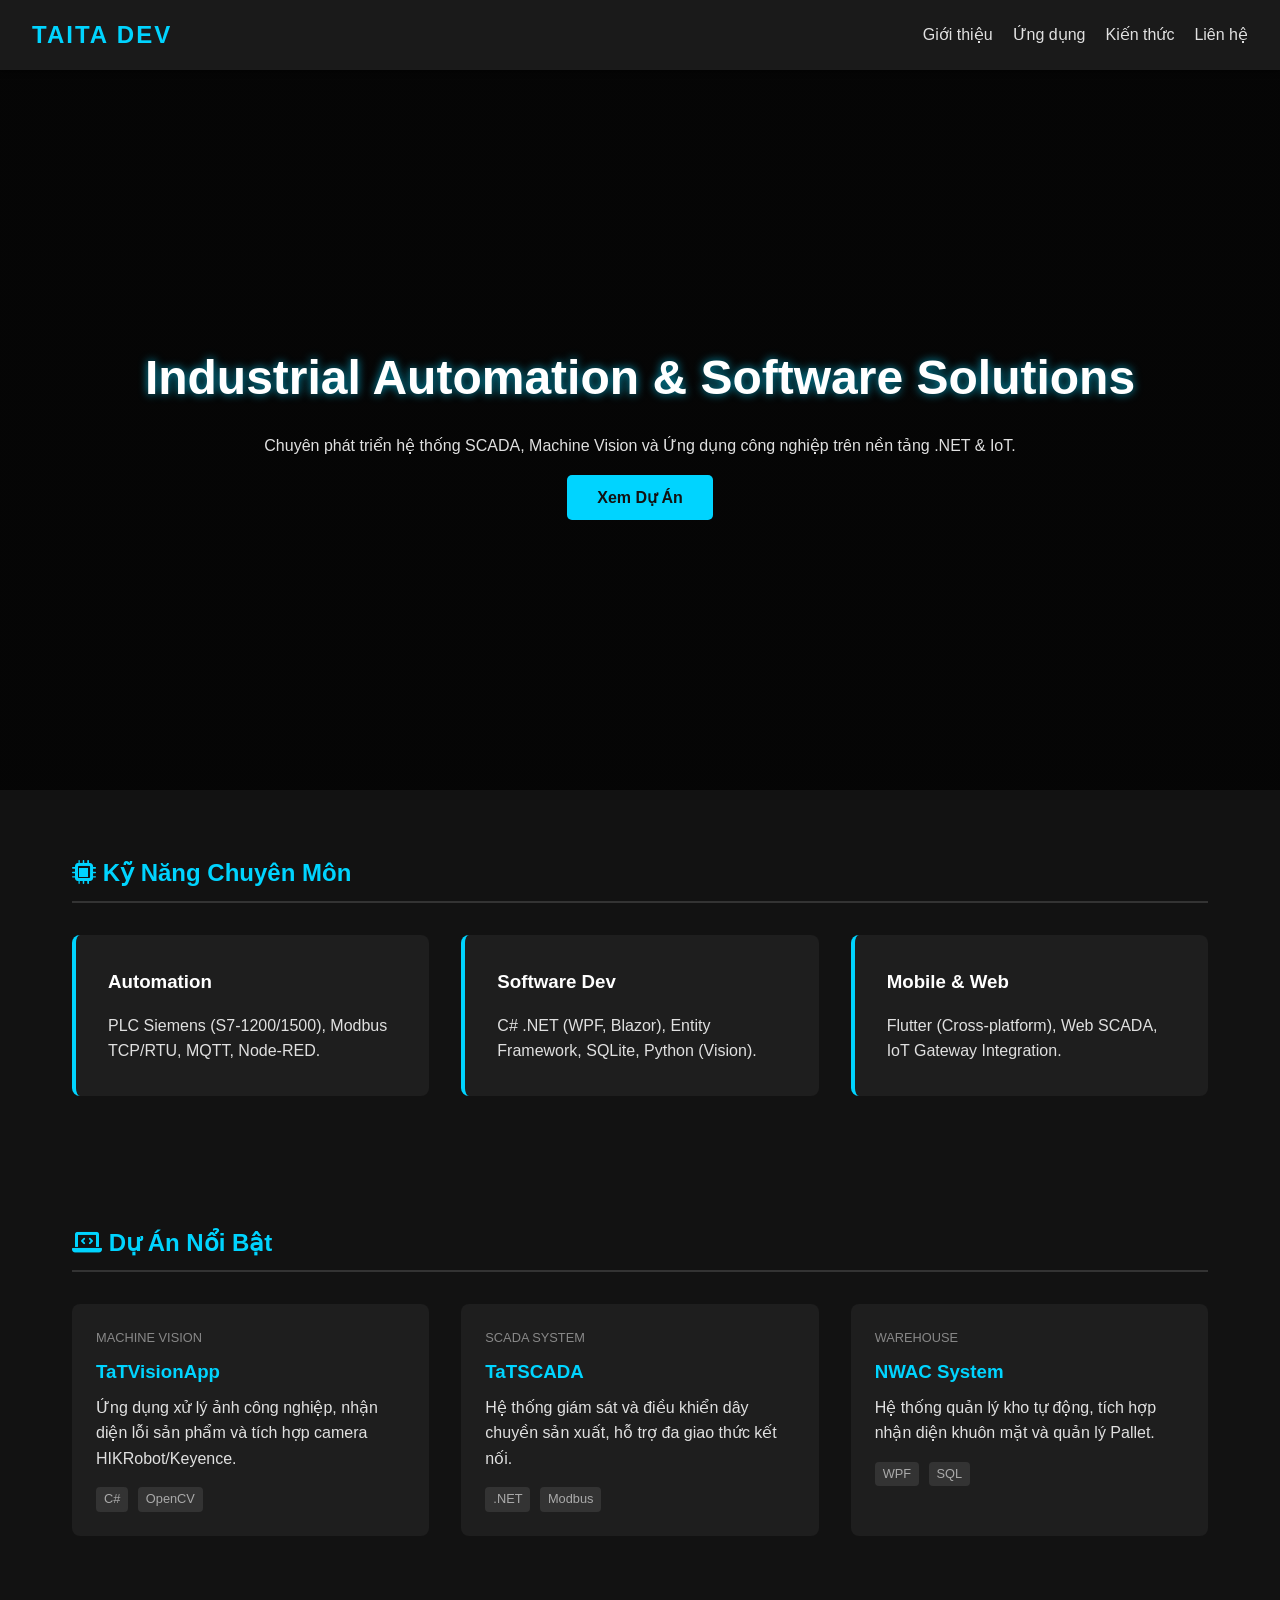
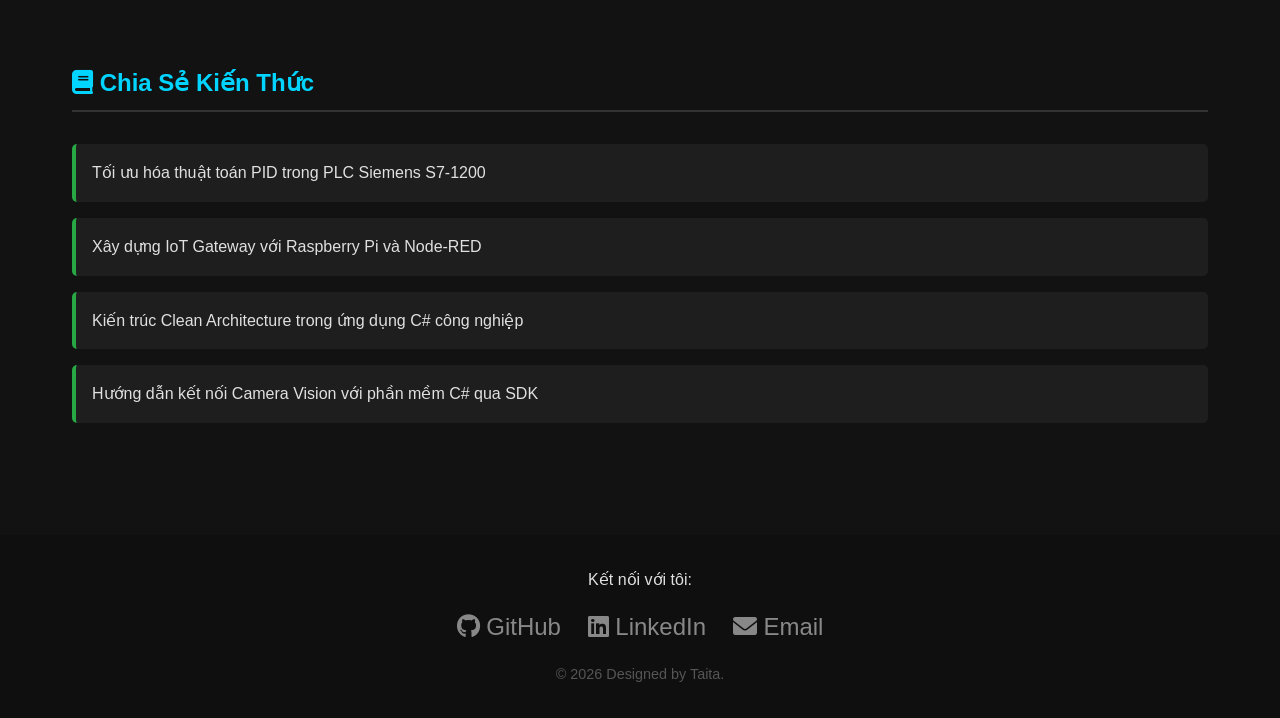
==== index.html @ e76206a1 "Upload code lan dau" ====
<!DOCTYPE html>
<html lang="vi">
<head>
    <meta charset="UTF-8">
    <meta name="viewport" content="width=device-width, initial-scale=1.0">
    <title>Portfolio | Automation Developer</title>
    <link rel="stylesheet" href="style.css">
    <link rel="stylesheet" href="https://cdnjs.cloudflare.com/ajax/libs/font-awesome/6.0.0/css/all.min.css">
</head>
<body>

    <nav class="navbar">
        <div class="logo">TAITA DEV</div>
        <ul class="nav-links">
            <li><a href="#about">Giới thiệu</a></li>
            <li><a href="#projects">Ứng dụng</a></li>
            <li><a href="#knowledge">Kiến thức</a></li>
            <li><a href="#contact">Liên hệ</a></li>
        </ul>
    </nav>

    <header class="hero">
        <div class="hero-content">
            <h1>Industrial Automation & Software Solutions</h1>
            <p>Chuyên phát triển hệ thống SCADA, Machine Vision và Ứng dụng công nghiệp trên nền tảng .NET & IoT.</p>
            <a href="#projects" class="btn">Xem Dự Án</a>
        </div>
    </header>

    <section id="about" class="container">
        <h2><i class="fas fa-microchip"></i> Kỹ Năng Chuyên Môn</h2>
        <div class="skills-grid">
            <div class="skill-card">
                <h3>Automation</h3>
                <p>PLC Siemens (S7-1200/1500), Modbus TCP/RTU, MQTT, Node-RED.</p>
            </div>
            <div class="skill-card">
                <h3>Software Dev</h3>
                <p>C# .NET (WPF, Blazor), Entity Framework, SQLite, Python (Vision).</p>
            </div>
            <div class="skill-card">
                <h3>Mobile & Web</h3>
                <p>Flutter (Cross-platform), Web SCADA, IoT Gateway Integration.</p>
            </div>
        </div>
    </section>

    <section id="projects" class="container">
        <h2><i class="fas fa-laptop-code"></i> Dự Án Nổi Bật</h2>
        <div class="project-grid">
            <div class="project-card">
                <div class="card-header">Machine Vision</div>
                <h3>TaTVisionApp</h3>
                <p>Ứng dụng xử lý ảnh công nghiệp, nhận diện lỗi sản phẩm và tích hợp camera HIKRobot/Keyence.</p>
                <span class="tag">C#</span> <span class="tag">OpenCV</span>
            </div>
            <div class="project-card">
                <div class="card-header">SCADA System</div>
                <h3>TaTSCADA</h3>
                <p>Hệ thống giám sát và điều khiển dây chuyền sản xuất, hỗ trợ đa giao thức kết nối.</p>
                <span class="tag">.NET</span> <span class="tag">Modbus</span>
            </div>
            <div class="project-card">
                <div class="card-header">Warehouse</div>
                <h3>NWAC System</h3>
                <p>Hệ thống quản lý kho tự động, tích hợp nhận diện khuôn mặt và quản lý Pallet.</p>
                <span class="tag">WPF</span> <span class="tag">SQL</span>
            </div>
        </div>
    </section>

    <section id="knowledge" class="container">
        <h2><i class="fas fa-book"></i> Chia Sẻ Kiến Thức</h2>
        <ul class="knowledge-list">
            <li><a href="#">Tối ưu hóa thuật toán PID trong PLC Siemens S7-1200</a></li>
            <li><a href="#">Xây dựng IoT Gateway với Raspberry Pi và Node-RED</a></li>
            <li><a href="#">Kiến trúc Clean Architecture trong ứng dụng C# công nghiệp</a></li>
            <li><a href="#">Hướng dẫn kết nối Camera Vision với phần mềm C# qua SDK</a></li>
        </ul>
    </section>

    <footer id="contact">
        <p>Kết nối với tôi:</p>
        <div class="social-links">
            <a href="https://github.com/USERNAME"><i class="fab fa-github"></i> GitHub</a>
            <a href="#"><i class="fab fa-linkedin"></i> LinkedIn</a>
            <a href="mailto:email@example.com"><i class="fas fa-envelope"></i> Email</a>
        </div>
        <p class="copyright">&copy; 2026 Designed by Taita.</p>
    </footer>

</body>
</html>
---- style.css ----
/* Reset & Base Styles */
* { margin: 0; padding: 0; box-sizing: border-box; font-family: 'Segoe UI', Tahoma, Geneva, Verdana, sans-serif; }
body { background-color: #121212; color: #e0e0e0; line-height: 1.6; }
a { text-decoration: none; color: inherit; }

/* Utility Classes */
.container { padding: 4rem 2rem; max-width: 1200px; margin: 0 auto; }
h2 { color: #00d4ff; margin-bottom: 2rem; border-bottom: 2px solid #333; padding-bottom: 0.5rem; }

/* Navbar */
.navbar { display: flex; justify-content: space-between; align-items: center; padding: 1rem 2rem; background: #1a1a1a; position: sticky; top: 0; z-index: 1000; box-shadow: 0 2px 5px rgba(0,0,0,0.5); }
.logo { font-size: 1.5rem; font-weight: bold; color: #00d4ff; letter-spacing: 2px; }
.nav-links { list-style: none; display: flex; gap: 20px; }
.nav-links a:hover { color: #00d4ff; transition: 0.3s; }

/* Hero Section */
.hero { height: 80vh; display: flex; justify-content: center; align-items: center; background: linear-gradient(rgba(0,0,0,0.7), rgba(0,0,0,0.7)), url('https://images.unsplash.com/photo-1550751827-4bd374c3f58b?auto=format&fit=crop&w=1920'); background-size: cover; background-attachment: fixed; text-align: center; }
.hero h1 { font-size: 3rem; margin-bottom: 1rem; color: #fff; text-shadow: 0 0 10px rgba(0, 212, 255, 0.7); }
.btn { display: inline-block; padding: 10px 30px; background: #00d4ff; color: #121212; font-weight: bold; border-radius: 5px; margin-top: 1rem; transition: 0.3s; }
.btn:hover { background: #fff; }

/* Skills Grid */
.skills-grid { display: grid; grid-template-columns: repeat(auto-fit, minmax(250px, 1fr)); gap: 2rem; }
.skill-card { background: #1e1e1e; padding: 2rem; border-radius: 8px; border-left: 4px solid #00d4ff; }
.skill-card h3 { color: #fff; margin-bottom: 1rem; }

/* Projects Grid */
.project-grid { display: grid; grid-template-columns: repeat(auto-fit, minmax(300px, 1fr)); gap: 2rem; }
.project-card { background: #1e1e1e; padding: 1.5rem; border-radius: 8px; transition: transform 0.3s; }
.project-card:hover { transform: translateY(-5px); background: #252525; }
.card-header { font-size: 0.8rem; color: #888; text-transform: uppercase; margin-bottom: 0.5rem; }
.project-card h3 { color: #00d4ff; margin-bottom: 0.5rem; }
.tag { display: inline-block; background: #333; padding: 2px 8px; font-size: 0.8rem; border-radius: 4px; margin-top: 1rem; margin-right: 5px; color: #aaa; }

/* Knowledge List */
.knowledge-list { list-style: none; }
.knowledge-list li { margin-bottom: 1rem; padding: 1rem; background: #1e1e1e; border-radius: 5px; border-left: 4px solid #28a745; }
.knowledge-list a { color: #e0e0e0; font-weight: 500; display: block; }
.knowledge-list a:hover { color: #28a745; }

/* Footer */
footer { text-align: center; padding: 2rem; background: #0f0f0f; margin-top: 2rem; }
.social-links { margin: 1rem 0; font-size: 1.5rem; }
.social-links a { margin: 0 10px; color: #888; }
.social-links a:hover { color: #00d4ff; }
.copyright { font-size: 0.9rem; color: #555; }
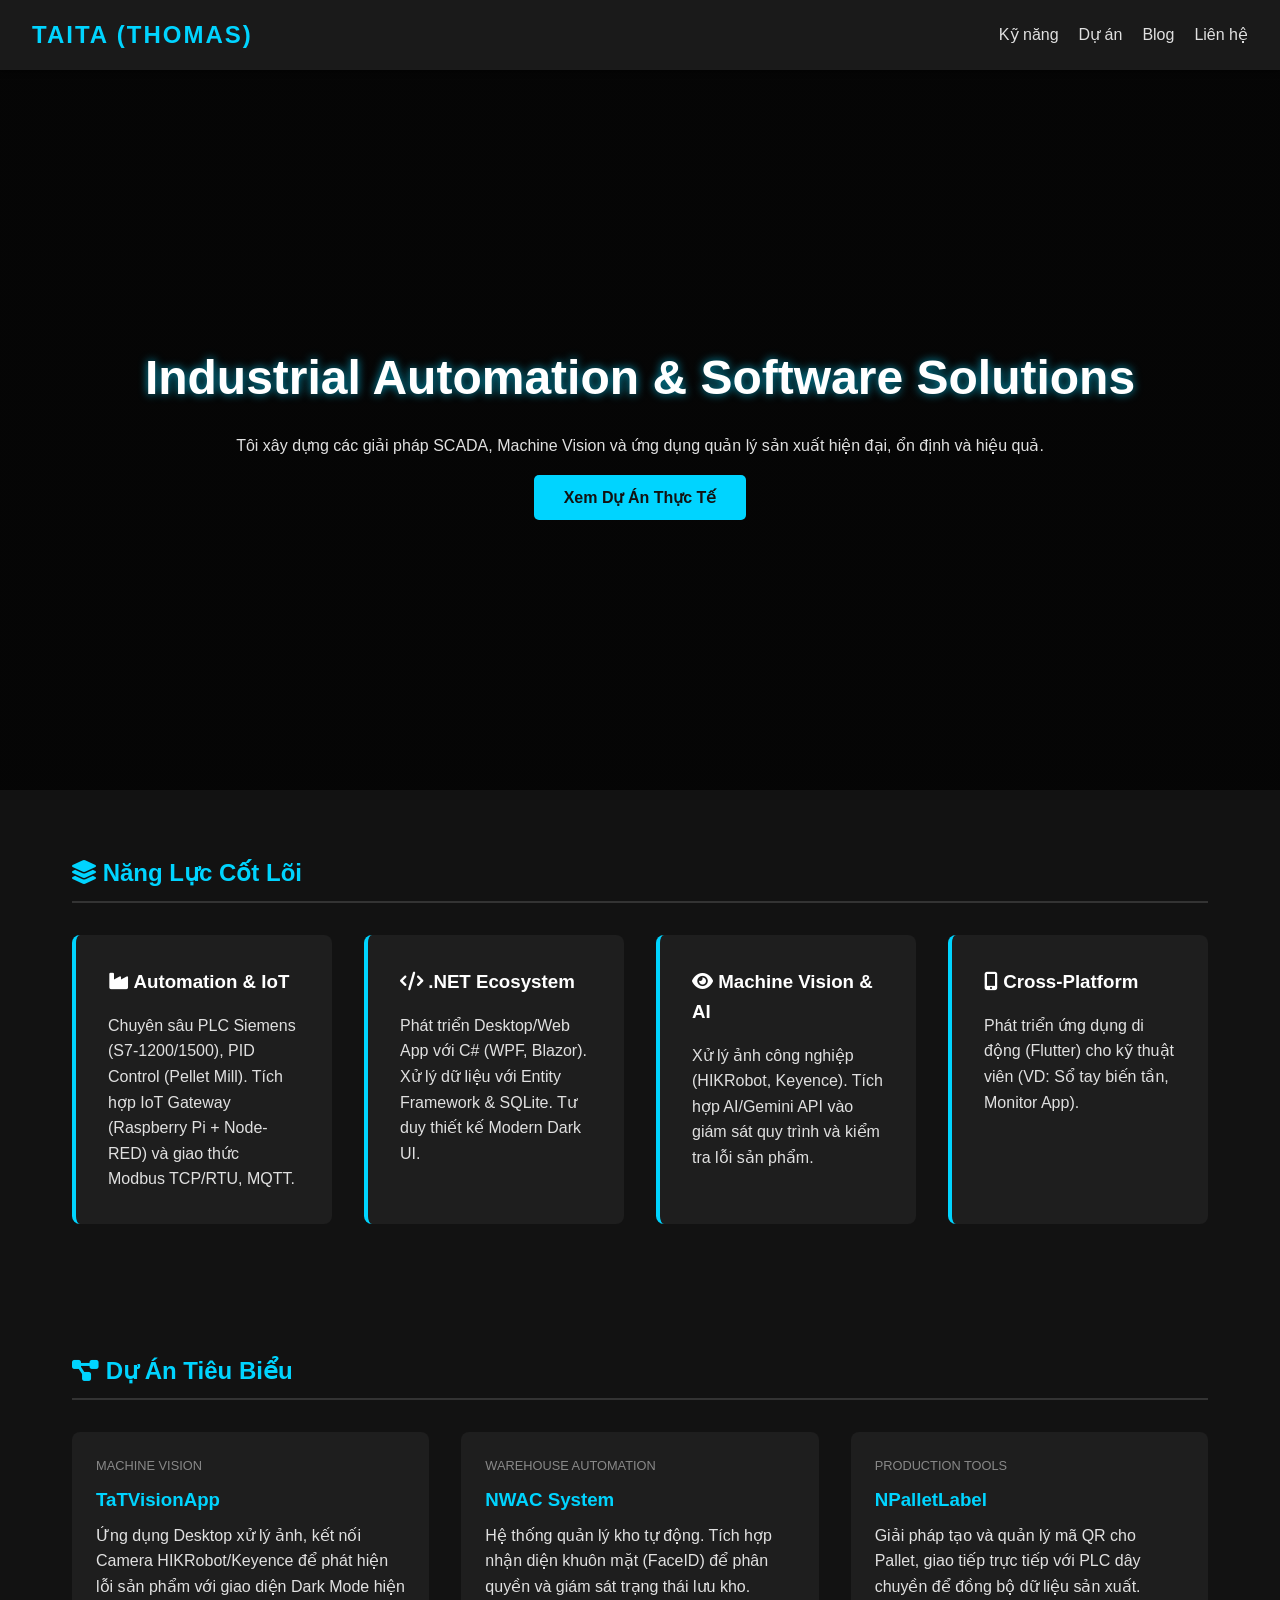
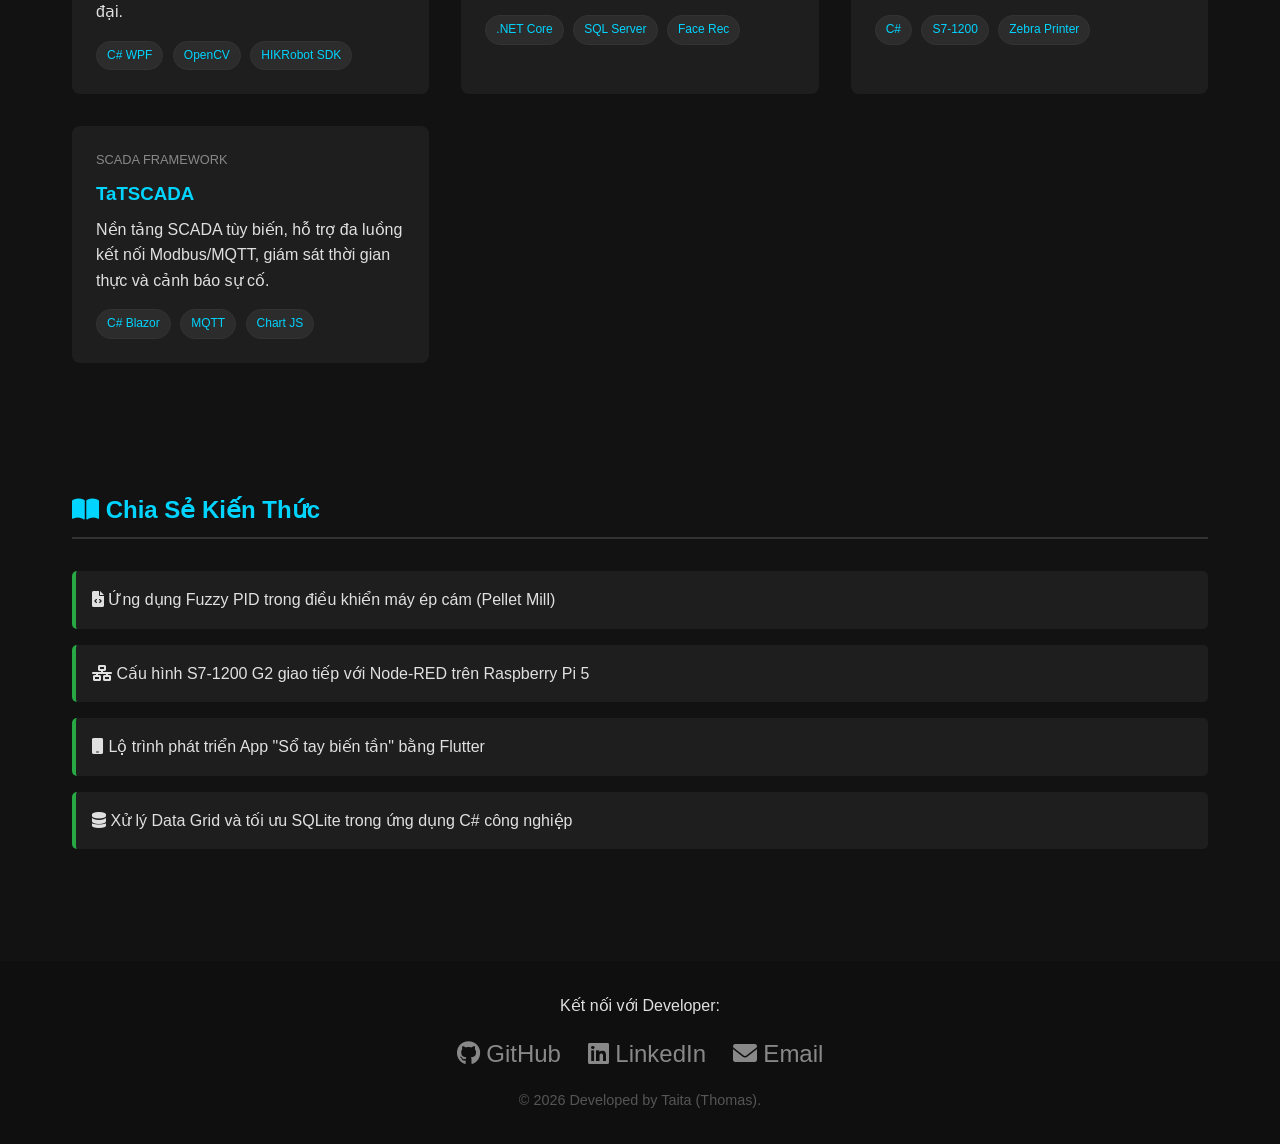
==== commit 01590ea6: "Upload full profile Taita" ====
--- a/index.html
+++ b/index.html
@@ -3,18 +3,18 @@
 <head>
     <meta charset="UTF-8">
     <meta name="viewport" content="width=device-width, initial-scale=1.0">
-    <title>Portfolio | Automation Developer</title>
+    <title>Taita (Thomas) | Automation & Software Developer</title>
     <link rel="stylesheet" href="style.css">
     <link rel="stylesheet" href="https://cdnjs.cloudflare.com/ajax/libs/font-awesome/6.0.0/css/all.min.css">
 </head>
 <body>
 
     <nav class="navbar">
-        <div class="logo">TAITA DEV</div>
+        <div class="logo">TAITA (THOMAS)</div>
         <ul class="nav-links">
-            <li><a href="#about">Giới thiệu</a></li>
-            <li><a href="#projects">Ứng dụng</a></li>
-            <li><a href="#knowledge">Kiến thức</a></li>
+            <li><a href="#about">Kỹ năng</a></li>
+            <li><a href="#projects">Dự án</a></li>
+            <li><a href="#knowledge">Blog</a></li>
             <li><a href="#contact">Liên hệ</a></li>
         </ul>
     </nav>
@@ -22,71 +22,102 @@
     <header class="hero">
         <div class="hero-content">
             <h1>Industrial Automation & Software Solutions</h1>
-            <p>Chuyên phát triển hệ thống SCADA, Machine Vision và Ứng dụng công nghiệp trên nền tảng .NET & IoT.</p>
-            <a href="#projects" class="btn">Xem Dự Án</a>
+            <p>Tôi xây dựng các giải pháp SCADA, Machine Vision và ứng dụng quản lý sản xuất hiện đại, ổn định và hiệu quả.</p>
+            <a href="#projects" class="btn">Xem Dự Án Thực Tế</a>
         </div>
     </header>
 
     <section id="about" class="container">
-        <h2><i class="fas fa-microchip"></i> Kỹ Năng Chuyên Môn</h2>
+        <h2><i class="fas fa-layer-group"></i> Năng Lực Cốt Lõi</h2>
         <div class="skills-grid">
             <div class="skill-card">
-                <h3>Automation</h3>
-                <p>PLC Siemens (S7-1200/1500), Modbus TCP/RTU, MQTT, Node-RED.</p>
+                <h3><i class="fas fa-industry"></i> Automation & IoT</h3>
+                <p>Chuyên sâu PLC Siemens (S7-1200/1500), PID Control (Pellet Mill). Tích hợp IoT Gateway (Raspberry Pi + Node-RED) và giao thức Modbus TCP/RTU, MQTT.</p>
             </div>
             <div class="skill-card">
-                <h3>Software Dev</h3>
-                <p>C# .NET (WPF, Blazor), Entity Framework, SQLite, Python (Vision).</p>
+                <h3><i class="fas fa-code"></i> .NET Ecosystem</h3>
+                <p>Phát triển Desktop/Web App với C# (WPF, Blazor). Xử lý dữ liệu với Entity Framework & SQLite. Tư duy thiết kế Modern Dark UI.</p>
             </div>
             <div class="skill-card">
-                <h3>Mobile & Web</h3>
-                <p>Flutter (Cross-platform), Web SCADA, IoT Gateway Integration.</p>
+                <h3><i class="fas fa-eye"></i> Machine Vision & AI</h3>
+                <p>Xử lý ảnh công nghiệp (HIKRobot, Keyence). Tích hợp AI/Gemini API vào giám sát quy trình và kiểm tra lỗi sản phẩm.</p>
+            </div>
+            <div class="skill-card">
+                <h3><i class="fas fa-mobile-alt"></i> Cross-Platform</h3>
+                <p>Phát triển ứng dụng di động (Flutter) cho kỹ thuật viên (VD: Sổ tay biến tần, Monitor App).</p>
             </div>
         </div>
     </section>
 
     <section id="projects" class="container">
-        <h2><i class="fas fa-laptop-code"></i> Dự Án Nổi Bật</h2>
+        <h2><i class="fas fa-project-diagram"></i> Dự Án Tiêu Biểu</h2>
         <div class="project-grid">
+            
             <div class="project-card">
                 <div class="card-header">Machine Vision</div>
                 <h3>TaTVisionApp</h3>
-                <p>Ứng dụng xử lý ảnh công nghiệp, nhận diện lỗi sản phẩm và tích hợp camera HIKRobot/Keyence.</p>
-                <span class="tag">C#</span> <span class="tag">OpenCV</span>
+                <p>Ứng dụng Desktop xử lý ảnh, kết nối Camera HIKRobot/Keyence để phát hiện lỗi sản phẩm với giao diện Dark Mode hiện đại.</p>
+                <div class="tags">
+                    <span class="tag">C# WPF</span> <span class="tag">OpenCV</span> <span class="tag">HIKRobot SDK</span>
+                </div>
             </div>
+
             <div class="project-card">
-                <div class="card-header">SCADA System</div>
+                <div class="card-header">Warehouse Automation</div>
+                <h3>NWAC System</h3>
+                <p>Hệ thống quản lý kho tự động. Tích hợp nhận diện khuôn mặt (FaceID) để phân quyền và giám sát trạng thái lưu kho.</p>
+                <div class="tags">
+                    <span class="tag">.NET Core</span> <span class="tag">SQL Server</span> <span class="tag">Face Rec</span>
+                </div>
+            </div>
+
+            <div class="project-card">
+                <div class="card-header">Production Tools</div>
+                <h3>NPalletLabel</h3>
+                <p>Giải pháp tạo và quản lý mã QR cho Pallet, giao tiếp trực tiếp với PLC dây chuyền để đồng bộ dữ liệu sản xuất.</p>
+                <div class="tags">
+                    <span class="tag">C#</span> <span class="tag">S7-1200</span> <span class="tag">Zebra Printer</span>
+                </div>
+            </div>
+
+            <div class="project-card">
+                <div class="card-header">SCADA Framework</div>
                 <h3>TaTSCADA</h3>
-                <p>Hệ thống giám sát và điều khiển dây chuyền sản xuất, hỗ trợ đa giao thức kết nối.</p>
-                <span class="tag">.NET</span> <span class="tag">Modbus</span>
+                <p>Nền tảng SCADA tùy biến, hỗ trợ đa luồng kết nối Modbus/MQTT, giám sát thời gian thực và cảnh báo sự cố.</p>
+                <div class="tags">
+                    <span class="tag">C# Blazor</span> <span class="tag">MQTT</span> <span class="tag">Chart JS</span>
+                </div>
             </div>
-            <div class="project-card">
-                <div class="card-header">Warehouse</div>
-                <h3>NWAC System</h3>
-                <p>Hệ thống quản lý kho tự động, tích hợp nhận diện khuôn mặt và quản lý Pallet.</p>
-                <span class="tag">WPF</span> <span class="tag">SQL</span>
-            </div>
+
         </div>
     </section>
 
     <section id="knowledge" class="container">
-        <h2><i class="fas fa-book"></i> Chia Sẻ Kiến Thức</h2>
+        <h2><i class="fas fa-book-open"></i> Chia Sẻ Kiến Thức</h2>
         <ul class="knowledge-list">
-            <li><a href="#">Tối ưu hóa thuật toán PID trong PLC Siemens S7-1200</a></li>
-            <li><a href="#">Xây dựng IoT Gateway với Raspberry Pi và Node-RED</a></li>
-            <li><a href="#">Kiến trúc Clean Architecture trong ứng dụng C# công nghiệp</a></li>
-            <li><a href="#">Hướng dẫn kết nối Camera Vision với phần mềm C# qua SDK</a></li>
+            <li><a href="#"><i class="fas fa-file-code"></i> Ứng dụng Fuzzy PID trong điều khiển máy ép cám (Pellet Mill)</a></li>
+            <li><a href="#"><i class="fas fa-network-wired"></i> Cấu hình S7-1200 G2 giao tiếp với Node-RED trên Raspberry Pi 5</a></li>
+            <li><a href="#"><i class="fas fa-mobile"></i> Lộ trình phát triển App "Sổ tay biến tần" bằng Flutter</a></li>
+            <li><a href="#"><i class="fas fa-database"></i> Xử lý Data Grid và tối ưu SQLite trong ứng dụng C# công nghiệp</a></li>
         </ul>
     </section>
 
     <footer id="contact">
-        <p>Kết nối với tôi:</p>
+        <p>Kết nối với Developer:</p>
         <div class="social-links">
-            <a href="https://github.com/USERNAME"><i class="fab fa-github"></i> GitHub</a>
-            <a href="#"><i class="fab fa-linkedin"></i> LinkedIn</a>
-            <a href="mailto:email@example.com"><i class="fas fa-envelope"></i> Email</a>
+            <a href="https://github.com/Tai-trieua" target="_blank">
+                <i class="fab fa-github"></i> GitHub
+            </a>
+            
+            <a href="https://www.linkedin.com/in/tri%E1%BB%87u-a-t%C3%A0i-thomas-23a715a3/" target="_blank">
+                <i class="fab fa-linkedin"></i> LinkedIn
+            </a>
+            
+            <a href="mailto:trieuatai@gmail.com">
+                <i class="fas fa-envelope"></i> Email
+            </a>
         </div>
-        <p class="copyright">&copy; 2026 Designed by Taita.</p>
+        <p class="copyright">&copy; 2026 Developed by Taita (Thomas).</p>
     </footer>
 
 </body>
--- a/style.css
+++ b/style.css
@@ -30,7 +30,19 @@
 .project-card:hover { transform: translateY(-5px); background: #252525; }
 .card-header { font-size: 0.8rem; color: #888; text-transform: uppercase; margin-bottom: 0.5rem; }
 .project-card h3 { color: #00d4ff; margin-bottom: 0.5rem; }
-.tag { display: inline-block; background: #333; padding: 2px 8px; font-size: 0.8rem; border-radius: 4px; margin-top: 1rem; margin-right: 5px; color: #aaa; }
+.tags {
+    margin-top: 1rem;
+}
+.tag { 
+    display: inline-block; 
+    background: #2c2c2c; 
+    padding: 4px 10px; 
+    font-size: 0.75rem; 
+    border-radius: 15px; /* Bo tròn mềm mại hơn */
+    margin-right: 5px; 
+    color: #00d4ff; 
+    border: 1px solid #333;
+}
 
 /* Knowledge List */
 .knowledge-list { list-style: none; }
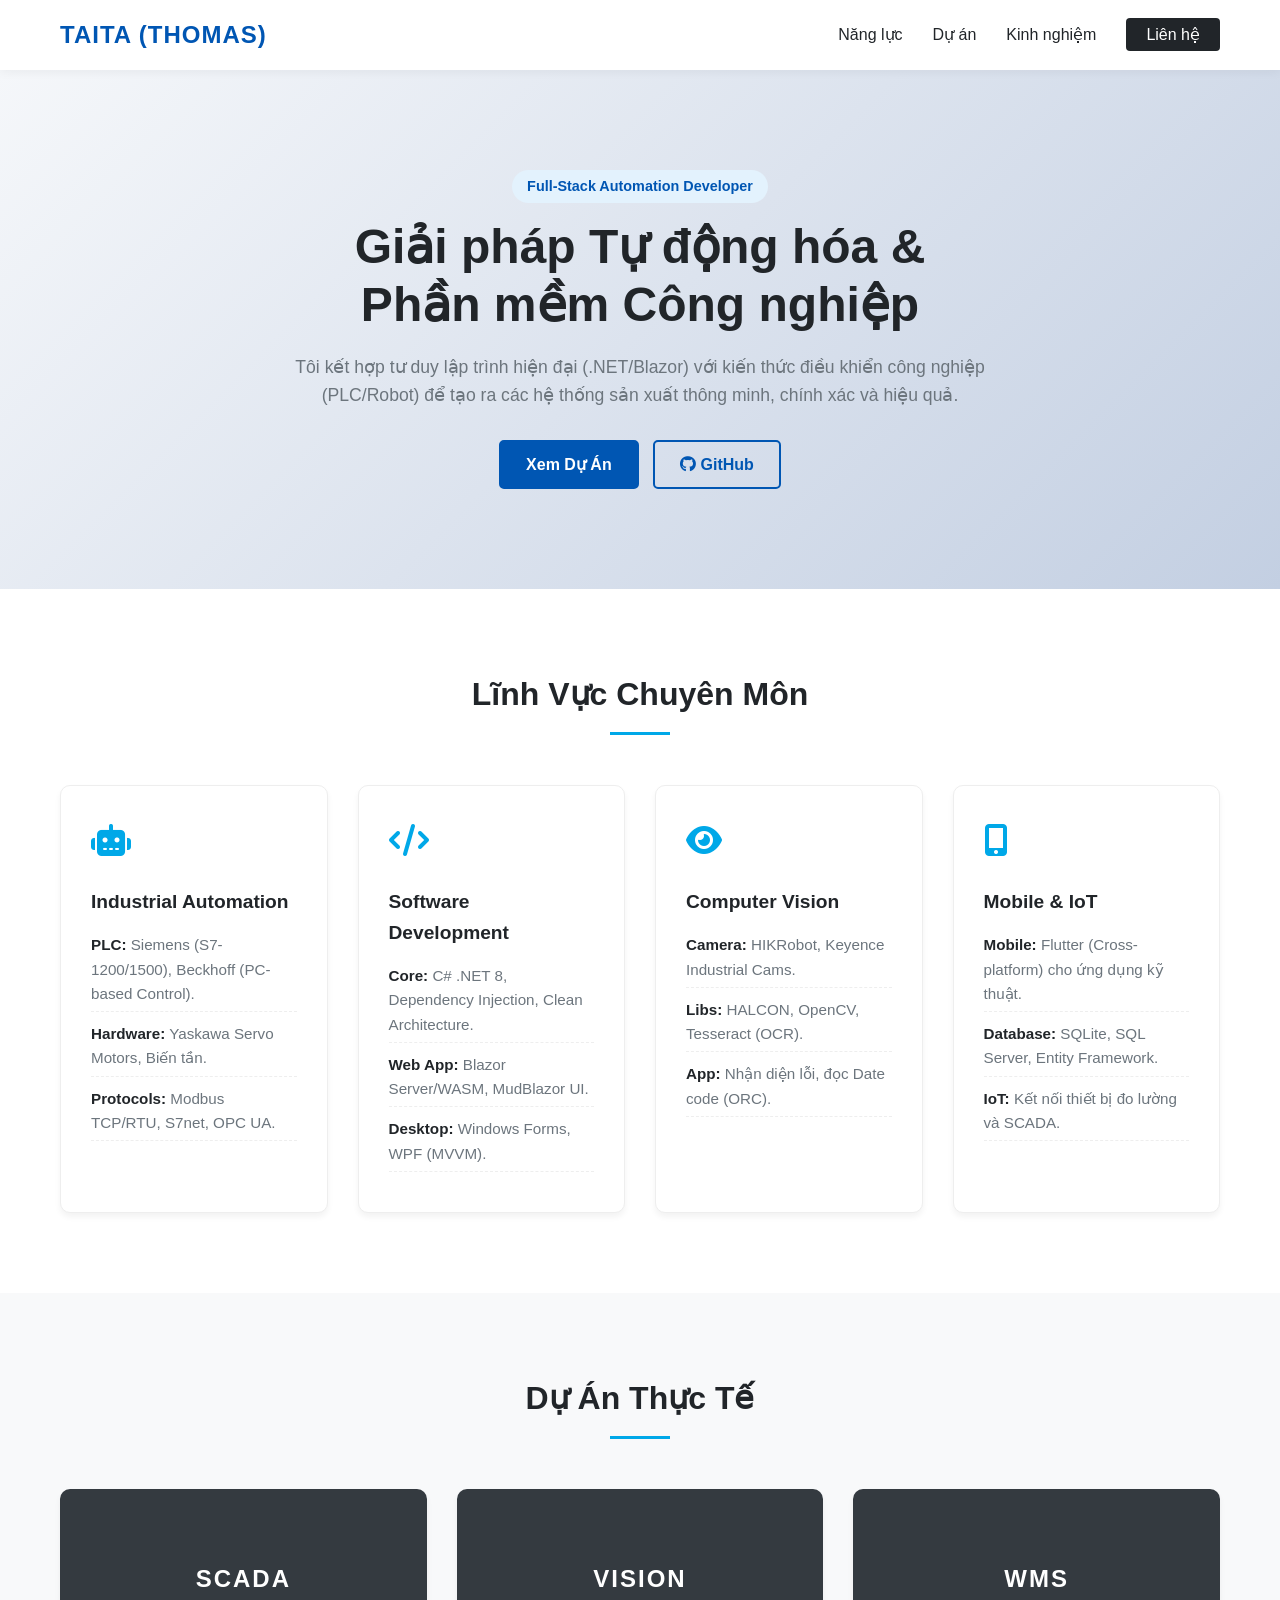
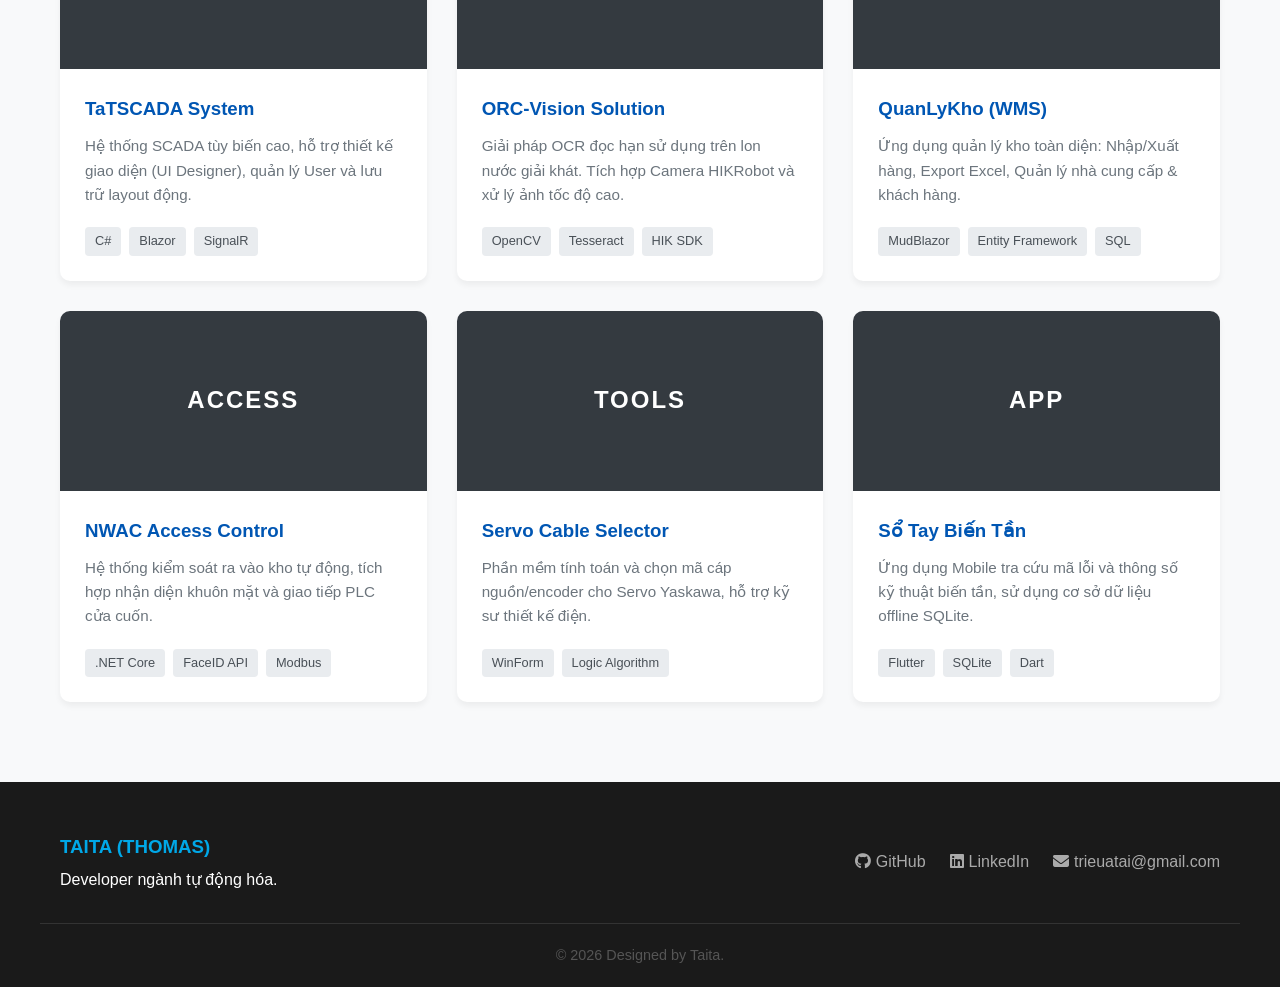
==== commit 75e95f3d: "Update light theme and automation skills" ====
--- a/index.html
+++ b/index.html
@@ -3,121 +3,170 @@
 <head>
     <meta charset="UTF-8">
     <meta name="viewport" content="width=device-width, initial-scale=1.0">
-    <title>Taita (Thomas) | Automation & Software Developer</title>
+    <title>Taita (Thomas) | Automation & Software Solutions</title>
     <link rel="stylesheet" href="style.css">
-    <link rel="stylesheet" href="https://cdnjs.cloudflare.com/ajax/libs/font-awesome/6.0.0/css/all.min.css">
+    <link rel="stylesheet" href="https://cdnjs.cloudflare.com/ajax/libs/font-awesome/6.4.0/css/all.min.css">
 </head>
 <body>
 
     <nav class="navbar">
-        <div class="logo">TAITA (THOMAS)</div>
-        <ul class="nav-links">
-            <li><a href="#about">Kỹ năng</a></li>
-            <li><a href="#projects">Dự án</a></li>
-            <li><a href="#knowledge">Blog</a></li>
-            <li><a href="#contact">Liên hệ</a></li>
-        </ul>
+        <div class="container nav-container">
+            <div class="logo">TAITA (THOMAS)</div>
+            <ul class="nav-links">
+                <li><a href="#about">Năng lực</a></li>
+                <li><a href="#projects">Dự án</a></li>
+                <li><a href="#experience">Kinh nghiệm</a></li>
+                <li><a href="#contact" class="btn-contact">Liên hệ</a></li>
+            </ul>
+        </div>
     </nav>
 
     <header class="hero">
-        <div class="hero-content">
-            <h1>Industrial Automation & Software Solutions</h1>
-            <p>Tôi xây dựng các giải pháp SCADA, Machine Vision và ứng dụng quản lý sản xuất hiện đại, ổn định và hiệu quả.</p>
-            <a href="#projects" class="btn">Xem Dự Án Thực Tế</a>
+        <div class="container hero-content">
+            <span class="badge">Full-Stack Automation Developer</span>
+            <h1>Giải pháp Tự động hóa &<br>Phần mềm Công nghiệp</h1>
+            <p>Tôi kết hợp tư duy lập trình hiện đại (.NET/Blazor) với kiến thức điều khiển công nghiệp (PLC/Robot) để tạo ra các hệ thống sản xuất thông minh, chính xác và hiệu quả.</p>
+            <div class="hero-btns">
+                <a href="#projects" class="btn btn-primary">Xem Dự Án</a>
+                <a href="https://github.com/Tai-trieua" target="_blank" class="btn btn-outline"><i class="fab fa-github"></i> GitHub</a>
+            </div>
         </div>
     </header>
 
-    <section id="about" class="container">
-        <h2><i class="fas fa-layer-group"></i> Năng Lực Cốt Lõi</h2>
-        <div class="skills-grid">
-            <div class="skill-card">
-                <h3><i class="fas fa-industry"></i> Automation & IoT</h3>
-                <p>Chuyên sâu PLC Siemens (S7-1200/1500), PID Control (Pellet Mill). Tích hợp IoT Gateway (Raspberry Pi + Node-RED) và giao thức Modbus TCP/RTU, MQTT.</p>
-            </div>
-            <div class="skill-card">
-                <h3><i class="fas fa-code"></i> .NET Ecosystem</h3>
-                <p>Phát triển Desktop/Web App với C# (WPF, Blazor). Xử lý dữ liệu với Entity Framework & SQLite. Tư duy thiết kế Modern Dark UI.</p>
-            </div>
-            <div class="skill-card">
-                <h3><i class="fas fa-eye"></i> Machine Vision & AI</h3>
-                <p>Xử lý ảnh công nghiệp (HIKRobot, Keyence). Tích hợp AI/Gemini API vào giám sát quy trình và kiểm tra lỗi sản phẩm.</p>
-            </div>
-            <div class="skill-card">
-                <h3><i class="fas fa-mobile-alt"></i> Cross-Platform</h3>
-                <p>Phát triển ứng dụng di động (Flutter) cho kỹ thuật viên (VD: Sổ tay biến tần, Monitor App).</p>
+    <section id="about" class="section-light">
+        <div class="container">
+            <h2 class="section-title">Lĩnh Vực Chuyên Môn</h2>
+            <div class="skills-grid">
+                <div class="skill-card">
+                    <div class="icon-box"><i class="fas fa-robot"></i></div>
+                    <h3>Industrial Automation</h3>
+                    <ul class="skill-list">
+                        <li><strong>PLC:</strong> Siemens (S7-1200/1500), Beckhoff (PC-based Control).</li>
+                        <li><strong>Hardware:</strong> Yaskawa Servo Motors, Biến tần.</li>
+                        <li><strong>Protocols:</strong> Modbus TCP/RTU, S7net, OPC UA.</li>
+                    </ul>
+                </div>
+                <div class="skill-card">
+                    <div class="icon-box"><i class="fas fa-code"></i></div>
+                    <h3>Software Development</h3>
+                    <ul class="skill-list">
+                        <li><strong>Core:</strong> C# .NET 8, Dependency Injection, Clean Architecture.</li>
+                        <li><strong>Web App:</strong> Blazor Server/WASM, MudBlazor UI.</li>
+                        <li><strong>Desktop:</strong> Windows Forms, WPF (MVVM).</li>
+                    </ul>
+                </div>
+                <div class="skill-card">
+                    <div class="icon-box"><i class="fas fa-eye"></i></div>
+                    <h3>Computer Vision</h3>
+                    <ul class="skill-list">
+                        <li><strong>Camera:</strong> HIKRobot, Keyence Industrial Cams.</li>
+                        <li><strong>Libs:</strong> HALCON, OpenCV, Tesseract (OCR).</li>
+                        <li><strong>App:</strong> Nhận diện lỗi, đọc Date code (ORC).</li>
+                    </ul>
+                </div>
+                <div class="skill-card">
+                    <div class="icon-box"><i class="fas fa-mobile-alt"></i></div>
+                    <h3>Mobile & IoT</h3>
+                    <ul class="skill-list">
+                        <li><strong>Mobile:</strong> Flutter (Cross-platform) cho ứng dụng kỹ thuật.</li>
+                        <li><strong>Database:</strong> SQLite, SQL Server, Entity Framework.</li>
+                        <li><strong>IoT:</strong> Kết nối thiết bị đo lường và SCADA.</li>
+                    </ul>
+                </div>
             </div>
         </div>
     </section>
 
-    <section id="projects" class="container">
-        <h2><i class="fas fa-project-diagram"></i> Dự Án Tiêu Biểu</h2>
-        <div class="project-grid">
-            
-            <div class="project-card">
-                <div class="card-header">Machine Vision</div>
-                <h3>TaTVisionApp</h3>
-                <p>Ứng dụng Desktop xử lý ảnh, kết nối Camera HIKRobot/Keyence để phát hiện lỗi sản phẩm với giao diện Dark Mode hiện đại.</p>
-                <div class="tags">
-                    <span class="tag">C# WPF</span> <span class="tag">OpenCV</span> <span class="tag">HIKRobot SDK</span>
+    <section id="projects" class="section-gray">
+        <div class="container">
+            <h2 class="section-title">Dự Án Thực Tế</h2>
+            <div class="project-grid">
+                
+                <div class="project-card">
+                    <div class="card-img">SCADA</div>
+                    <div class="card-body">
+                        <h3>TaTSCADA System</h3>
+                        <p class="desc">Hệ thống SCADA tùy biến cao, hỗ trợ thiết kế giao diện (UI Designer), quản lý User và lưu trữ layout động.</p>
+                        <div class="tech-stack">
+                            <span>C#</span><span>Blazor</span><span>SignalR</span>
+                        </div>
+                    </div>
                 </div>
+
+                <div class="project-card">
+                    <div class="card-img">VISION</div>
+                    <div class="card-body">
+                        <h3>ORC-Vision Solution</h3>
+                        <p class="desc">Giải pháp OCR đọc hạn sử dụng trên lon nước giải khát. Tích hợp Camera HIKRobot và xử lý ảnh tốc độ cao.</p>
+                        <div class="tech-stack">
+                            <span>OpenCV</span><span>Tesseract</span><span>HIK SDK</span>
+                        </div>
+                    </div>
+                </div>
+
+                <div class="project-card">
+                    <div class="card-img">WMS</div>
+                    <div class="card-body">
+                        <h3>QuanLyKho (WMS)</h3>
+                        <p class="desc">Ứng dụng quản lý kho toàn diện: Nhập/Xuất hàng, Export Excel, Quản lý nhà cung cấp & khách hàng.</p>
+                        <div class="tech-stack">
+                            <span>MudBlazor</span><span>Entity Framework</span><span>SQL</span>
+                        </div>
+                    </div>
+                </div>
+
+                <div class="project-card">
+                    <div class="card-img">ACCESS</div>
+                    <div class="card-body">
+                        <h3>NWAC Access Control</h3>
+                        <p class="desc">Hệ thống kiểm soát ra vào kho tự động, tích hợp nhận diện khuôn mặt và giao tiếp PLC cửa cuốn.</p>
+                        <div class="tech-stack">
+                            <span>.NET Core</span><span>FaceID API</span><span>Modbus</span>
+                        </div>
+                    </div>
+                </div>
+
+                <div class="project-card">
+                    <div class="card-img">TOOLS</div>
+                    <div class="card-body">
+                        <h3>Servo Cable Selector</h3>
+                        <p class="desc">Phần mềm tính toán và chọn mã cáp nguồn/encoder cho Servo Yaskawa, hỗ trợ kỹ sư thiết kế điện.</p>
+                        <div class="tech-stack">
+                            <span>WinForm</span><span>Logic Algorithm</span>
+                        </div>
+                    </div>
+                </div>
+
+                 <div class="project-card">
+                    <div class="card-img">APP</div>
+                    <div class="card-body">
+                        <h3>Sổ Tay Biến Tần</h3>
+                        <p class="desc">Ứng dụng Mobile tra cứu mã lỗi và thông số kỹ thuật biến tần, sử dụng cơ sở dữ liệu offline SQLite.</p>
+                        <div class="tech-stack">
+                            <span>Flutter</span><span>SQLite</span><span>Dart</span>
+                        </div>
+                    </div>
+                </div>
+
             </div>
-
-            <div class="project-card">
-                <div class="card-header">Warehouse Automation</div>
-                <h3>NWAC System</h3>
-                <p>Hệ thống quản lý kho tự động. Tích hợp nhận diện khuôn mặt (FaceID) để phân quyền và giám sát trạng thái lưu kho.</p>
-                <div class="tags">
-                    <span class="tag">.NET Core</span> <span class="tag">SQL Server</span> <span class="tag">Face Rec</span>
-                </div>
-            </div>
-
-            <div class="project-card">
-                <div class="card-header">Production Tools</div>
-                <h3>NPalletLabel</h3>
-                <p>Giải pháp tạo và quản lý mã QR cho Pallet, giao tiếp trực tiếp với PLC dây chuyền để đồng bộ dữ liệu sản xuất.</p>
-                <div class="tags">
-                    <span class="tag">C#</span> <span class="tag">S7-1200</span> <span class="tag">Zebra Printer</span>
-                </div>
-            </div>
-
-            <div class="project-card">
-                <div class="card-header">SCADA Framework</div>
-                <h3>TaTSCADA</h3>
-                <p>Nền tảng SCADA tùy biến, hỗ trợ đa luồng kết nối Modbus/MQTT, giám sát thời gian thực và cảnh báo sự cố.</p>
-                <div class="tags">
-                    <span class="tag">C# Blazor</span> <span class="tag">MQTT</span> <span class="tag">Chart JS</span>
-                </div>
-            </div>
-
         </div>
     </section>
 
-    <section id="knowledge" class="container">
-        <h2><i class="fas fa-book-open"></i> Chia Sẻ Kiến Thức</h2>
-        <ul class="knowledge-list">
-            <li><a href="#"><i class="fas fa-file-code"></i> Ứng dụng Fuzzy PID trong điều khiển máy ép cám (Pellet Mill)</a></li>
-            <li><a href="#"><i class="fas fa-network-wired"></i> Cấu hình S7-1200 G2 giao tiếp với Node-RED trên Raspberry Pi 5</a></li>
-            <li><a href="#"><i class="fas fa-mobile"></i> Lộ trình phát triển App "Sổ tay biến tần" bằng Flutter</a></li>
-            <li><a href="#"><i class="fas fa-database"></i> Xử lý Data Grid và tối ưu SQLite trong ứng dụng C# công nghiệp</a></li>
-        </ul>
-    </section>
-
     <footer id="contact">
-        <p>Kết nối với Developer:</p>
-        <div class="social-links">
-            <a href="https://github.com/Tai-trieua" target="_blank">
-                <i class="fab fa-github"></i> GitHub
-            </a>
-            
-            <a href="https://www.linkedin.com/in/tri%E1%BB%87u-a-t%C3%A0i-thomas-23a715a3/" target="_blank">
-                <i class="fab fa-linkedin"></i> LinkedIn
-            </a>
-            
-            <a href="mailto:trieuatai@gmail.com">
-                <i class="fas fa-envelope"></i> Email
-            </a>
+        <div class="container footer-content">
+            <div class="footer-left">
+                <h3>TAITA (THOMAS)</h3>
+                <p>Developer ngành tự động hóa.</p>
+            </div>
+            <div class="footer-social">
+                <a href="https://github.com/Tai-trieua" target="_blank"><i class="fab fa-github"></i> GitHub</a>
+                <a href="https://www.linkedin.com/in/tri%E1%BB%87u-a-t%C3%A0i-thomas-23a715a3/" target="_blank"><i class="fab fa-linkedin"></i> LinkedIn</a>
+                <a href="mailto:trieuatai@gmail.com"><i class="fas fa-envelope"></i> trieuatai@gmail.com</a>
+            </div>
         </div>
-        <p class="copyright">&copy; 2026 Developed by Taita (Thomas).</p>
+        <div class="footer-bottom">
+            <p>&copy; 2026 Designed by Taita.</p>
+        </div>
     </footer>
 
 </body>
--- a/style.css
+++ b/style.css
@@ -1,58 +1,80 @@
-/* Reset & Base Styles */
-* { margin: 0; padding: 0; box-sizing: border-box; font-family: 'Segoe UI', Tahoma, Geneva, Verdana, sans-serif; }
-body { background-color: #121212; color: #e0e0e0; line-height: 1.6; }
-a { text-decoration: none; color: inherit; }
-
-/* Utility Classes */
-.container { padding: 4rem 2rem; max-width: 1200px; margin: 0 auto; }
-h2 { color: #00d4ff; margin-bottom: 2rem; border-bottom: 2px solid #333; padding-bottom: 0.5rem; }
-
-/* Navbar */
-.navbar { display: flex; justify-content: space-between; align-items: center; padding: 1rem 2rem; background: #1a1a1a; position: sticky; top: 0; z-index: 1000; box-shadow: 0 2px 5px rgba(0,0,0,0.5); }
-.logo { font-size: 1.5rem; font-weight: bold; color: #00d4ff; letter-spacing: 2px; }
-.nav-links { list-style: none; display: flex; gap: 20px; }
-.nav-links a:hover { color: #00d4ff; transition: 0.3s; }
-
-/* Hero Section */
-.hero { height: 80vh; display: flex; justify-content: center; align-items: center; background: linear-gradient(rgba(0,0,0,0.7), rgba(0,0,0,0.7)), url('https://images.unsplash.com/photo-1550751827-4bd374c3f58b?auto=format&fit=crop&w=1920'); background-size: cover; background-attachment: fixed; text-align: center; }
-.hero h1 { font-size: 3rem; margin-bottom: 1rem; color: #fff; text-shadow: 0 0 10px rgba(0, 212, 255, 0.7); }
-.btn { display: inline-block; padding: 10px 30px; background: #00d4ff; color: #121212; font-weight: bold; border-radius: 5px; margin-top: 1rem; transition: 0.3s; }
-.btn:hover { background: #fff; }
-
-/* Skills Grid */
-.skills-grid { display: grid; grid-template-columns: repeat(auto-fit, minmax(250px, 1fr)); gap: 2rem; }
-.skill-card { background: #1e1e1e; padding: 2rem; border-radius: 8px; border-left: 4px solid #00d4ff; }
-.skill-card h3 { color: #fff; margin-bottom: 1rem; }
-
-/* Projects Grid */
-.project-grid { display: grid; grid-template-columns: repeat(auto-fit, minmax(300px, 1fr)); gap: 2rem; }
-.project-card { background: #1e1e1e; padding: 1.5rem; border-radius: 8px; transition: transform 0.3s; }
-.project-card:hover { transform: translateY(-5px); background: #252525; }
-.card-header { font-size: 0.8rem; color: #888; text-transform: uppercase; margin-bottom: 0.5rem; }
-.project-card h3 { color: #00d4ff; margin-bottom: 0.5rem; }
-.tags {
-    margin-top: 1rem;
-}
-.tag { 
-    display: inline-block; 
-    background: #2c2c2c; 
-    padding: 4px 10px; 
-    font-size: 0.75rem; 
-    border-radius: 15px; /* Bo tròn mềm mại hơn */
-    margin-right: 5px; 
-    color: #00d4ff; 
-    border: 1px solid #333;
+/* --- VARIABLES & RESET --- */
+:root {
+    --primary-color: #0056b3; /* Xanh đậm doanh nghiệp */
+    --secondary-color: #00a8e8; /* Xanh sáng điểm nhấn */
+    --bg-light: #ffffff;
+    --bg-gray: #f8f9fa;
+    --text-dark: #212529;
+    --text-gray: #6c757d;
+    --card-shadow: 0 4px 6px rgba(0,0,0,0.05);
+    --card-hover: 0 10px 15px rgba(0,0,0,0.1);
 }
 
-/* Knowledge List */
-.knowledge-list { list-style: none; }
-.knowledge-list li { margin-bottom: 1rem; padding: 1rem; background: #1e1e1e; border-radius: 5px; border-left: 4px solid #28a745; }
-.knowledge-list a { color: #e0e0e0; font-weight: 500; display: block; }
-.knowledge-list a:hover { color: #28a745; }
+* { margin: 0; padding: 0; box-sizing: border-box; font-family: 'Segoe UI', Roboto, Helvetica, Arial, sans-serif; }
+body { background-color: var(--bg-light); color: var(--text-dark); line-height: 1.6; }
+a { text-decoration: none; color: inherit; transition: 0.3s; }
+ul { list-style: none; }
 
-/* Footer */
-footer { text-align: center; padding: 2rem; background: #0f0f0f; margin-top: 2rem; }
-.social-links { margin: 1rem 0; font-size: 1.5rem; }
-.social-links a { margin: 0 10px; color: #888; }
-.social-links a:hover { color: #00d4ff; }
-.copyright { font-size: 0.9rem; color: #555; }+.container { max-width: 1200px; margin: 0 auto; padding: 0 20px; }
+.btn { display: inline-block; padding: 10px 25px; border-radius: 5px; font-weight: 600; cursor: pointer; }
+.btn-primary { background: var(--primary-color); color: #fff; border: 2px solid var(--primary-color); }
+.btn-primary:hover { background: #004494; border-color: #004494; }
+.btn-outline { background: transparent; color: var(--primary-color); border: 2px solid var(--primary-color); margin-left: 10px; }
+.btn-outline:hover { background: var(--primary-color); color: #fff; }
+
+/* --- NAVBAR --- */
+.navbar { background: #fff; box-shadow: 0 2px 10px rgba(0,0,0,0.05); position: sticky; top: 0; z-index: 1000; }
+.nav-container { display: flex; justify-content: space-between; align-items: center; height: 70px; }
+.logo { font-size: 1.5rem; font-weight: 800; color: var(--primary-color); letter-spacing: 1px; }
+.nav-links { display: flex; gap: 30px; }
+.nav-links a { font-weight: 500; color: var(--text-dark); }
+.nav-links a:hover { color: var(--secondary-color); }
+.btn-contact { padding: 8px 20px; background: var(--text-dark); color: #fff !important; border-radius: 4px; }
+
+/* --- HERO SECTION --- */
+.hero { padding: 100px 0; background: linear-gradient(135deg, #f5f7fa 0%, #c3cfe2 100%); text-align: center; }
+.badge { background: #e3f2fd; color: var(--primary-color); padding: 5px 15px; border-radius: 20px; font-size: 0.9rem; font-weight: 600; display: inline-block; margin-bottom: 15px; }
+.hero h1 { font-size: 3rem; margin-bottom: 20px; color: var(--text-dark); line-height: 1.2; }
+.hero p { max-width: 700px; margin: 0 auto 30px; color: var(--text-gray); font-size: 1.1rem; }
+
+/* --- SECTIONS COMMON --- */
+.section-light { padding: 80px 0; background: #fff; }
+.section-gray { padding: 80px 0; background: var(--bg-gray); }
+.section-title { text-align: center; font-size: 2rem; margin-bottom: 50px; position: relative; padding-bottom: 15px; }
+.section-title::after { content: ''; position: absolute; bottom: 0; left: 50%; transform: translateX(-50%); width: 60px; height: 3px; background: var(--secondary-color); }
+
+/* --- SKILLS GRID --- */
+.skills-grid { display: grid; grid-template-columns: repeat(auto-fit, minmax(250px, 1fr)); gap: 30px; }
+.skill-card { background: #fff; padding: 30px; border-radius: 10px; box-shadow: var(--card-shadow); border: 1px solid #eee; transition: 0.3s; }
+.skill-card:hover { transform: translateY(-5px); box-shadow: var(--card-hover); border-color: var(--secondary-color); }
+.icon-box { font-size: 2rem; color: var(--secondary-color); margin-bottom: 20px; }
+.skill-card h3 { margin-bottom: 15px; font-size: 1.2rem; }
+.skill-list li { margin-bottom: 10px; font-size: 0.95rem; color: var(--text-gray); border-bottom: 1px dashed #eee; padding-bottom: 5px; }
+.skill-list strong { color: var(--text-dark); }
+
+/* --- PROJECT GRID --- */
+.project-grid { display: grid; grid-template-columns: repeat(auto-fit, minmax(320px, 1fr)); gap: 30px; }
+.project-card { background: #fff; border-radius: 10px; overflow: hidden; box-shadow: var(--card-shadow); transition: 0.3s; display: flex; flex-direction: column; }
+.project-card:hover { transform: translateY(-5px); box-shadow: var(--card-hover); }
+.card-img { height: 180px; background: #343a40; color: #fff; display: flex; align-items: center; justify-content: center; font-size: 1.5rem; font-weight: bold; letter-spacing: 2px; }
+.card-body { padding: 25px; flex-grow: 1; display: flex; flex-direction: column; }
+.card-body h3 { margin-bottom: 10px; color: var(--primary-color); }
+.desc { color: var(--text-gray); font-size: 0.95rem; margin-bottom: 20px; flex-grow: 1; }
+.tech-stack { display: flex; flex-wrap: wrap; gap: 8px; }
+.tech-stack span { background: #e9ecef; color: #495057; padding: 4px 10px; border-radius: 4px; font-size: 0.8rem; font-weight: 500; }
+
+/* --- FOOTER --- */
+footer { background: #1a1a1a; color: #fff; padding: 50px 0 20px; }
+.footer-content { display: flex; justify-content: space-between; align-items: center; flex-wrap: wrap; border-bottom: 1px solid #333; padding-bottom: 30px; margin-bottom: 20px; }
+.footer-left h3 { color: var(--secondary-color); margin-bottom: 5px; }
+.footer-social a { color: #aaa; margin-left: 20px; font-size: 1rem; }
+.footer-social a:hover { color: #fff; }
+.footer-bottom { text-align: center; color: #555; font-size: 0.9rem; }
+
+/* Mobile Responsive */
+@media (max-width: 768px) {
+    .hero h1 { font-size: 2rem; }
+    .nav-links { display: none; } /* Đơn giản hóa cho mobile demo */
+    .footer-content { flex-direction: column; text-align: center; gap: 20px; }
+    .footer-social a { margin: 0 10px; }
+}
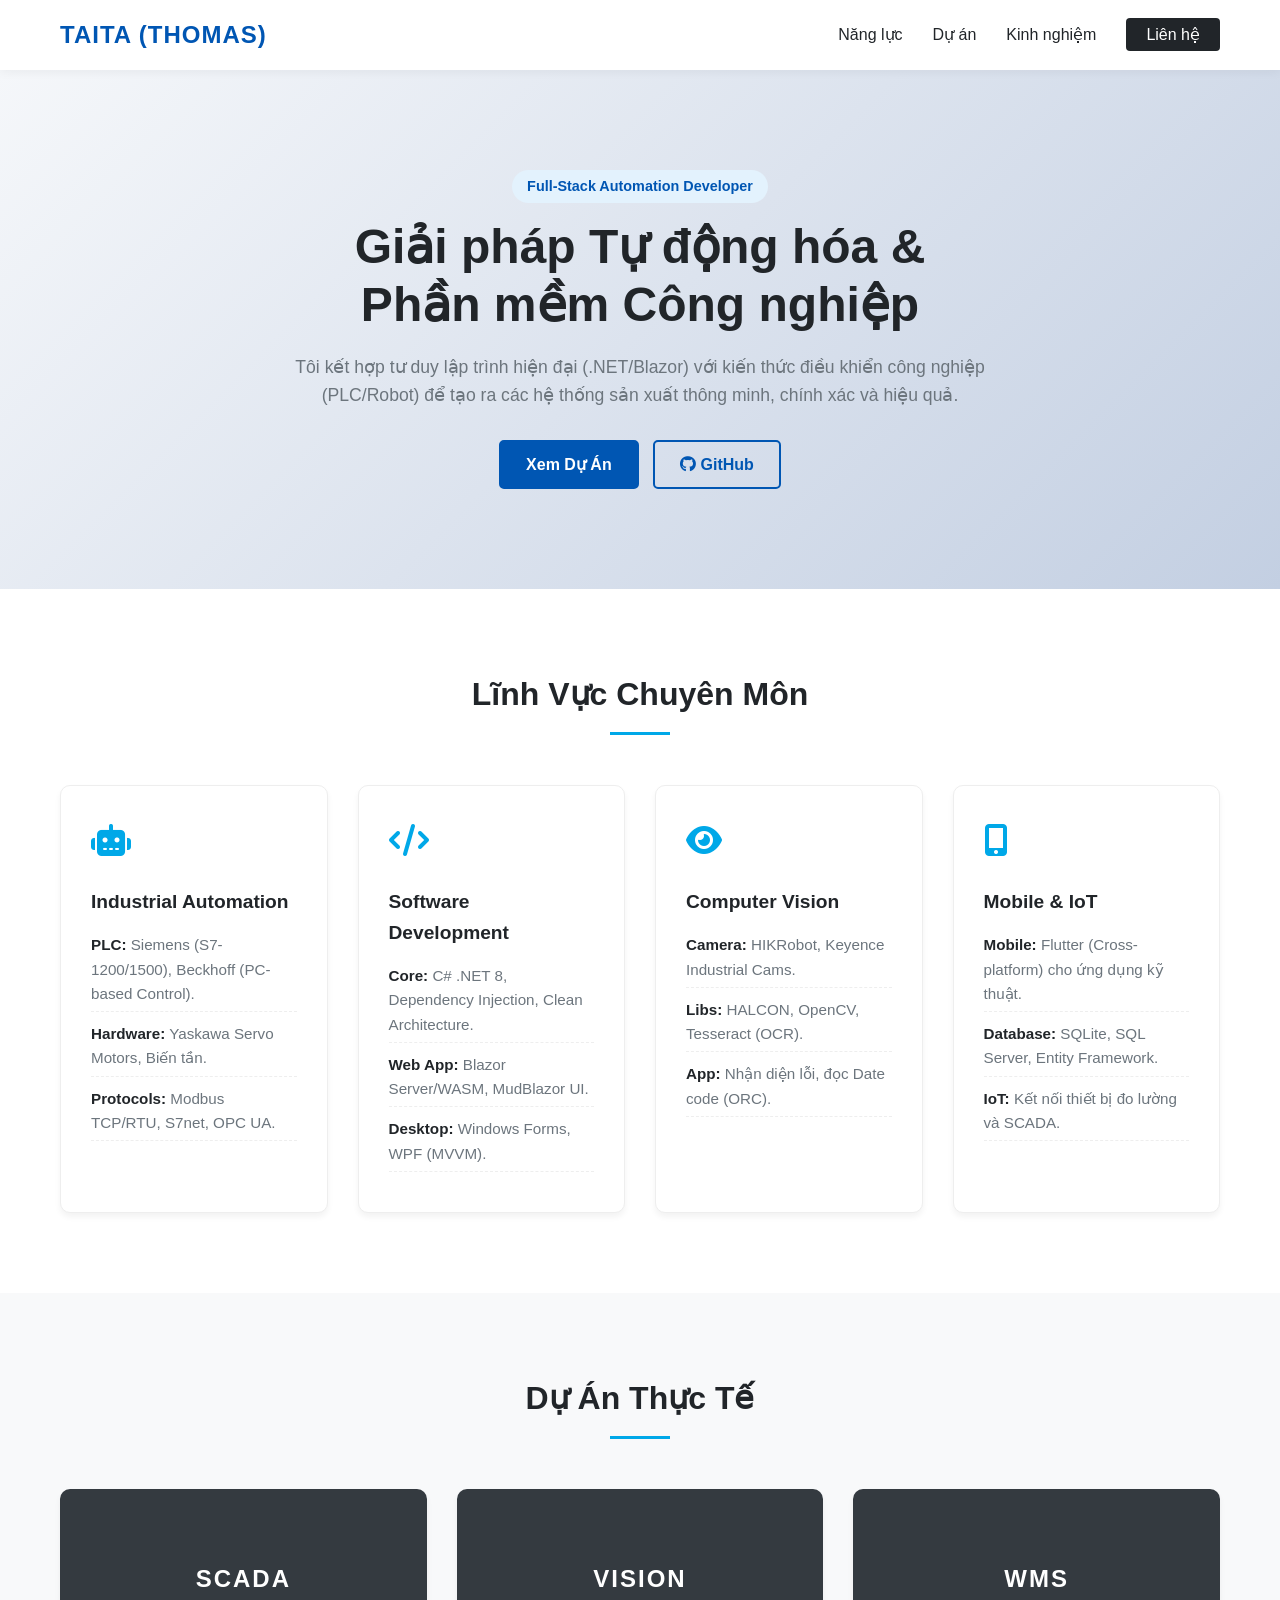
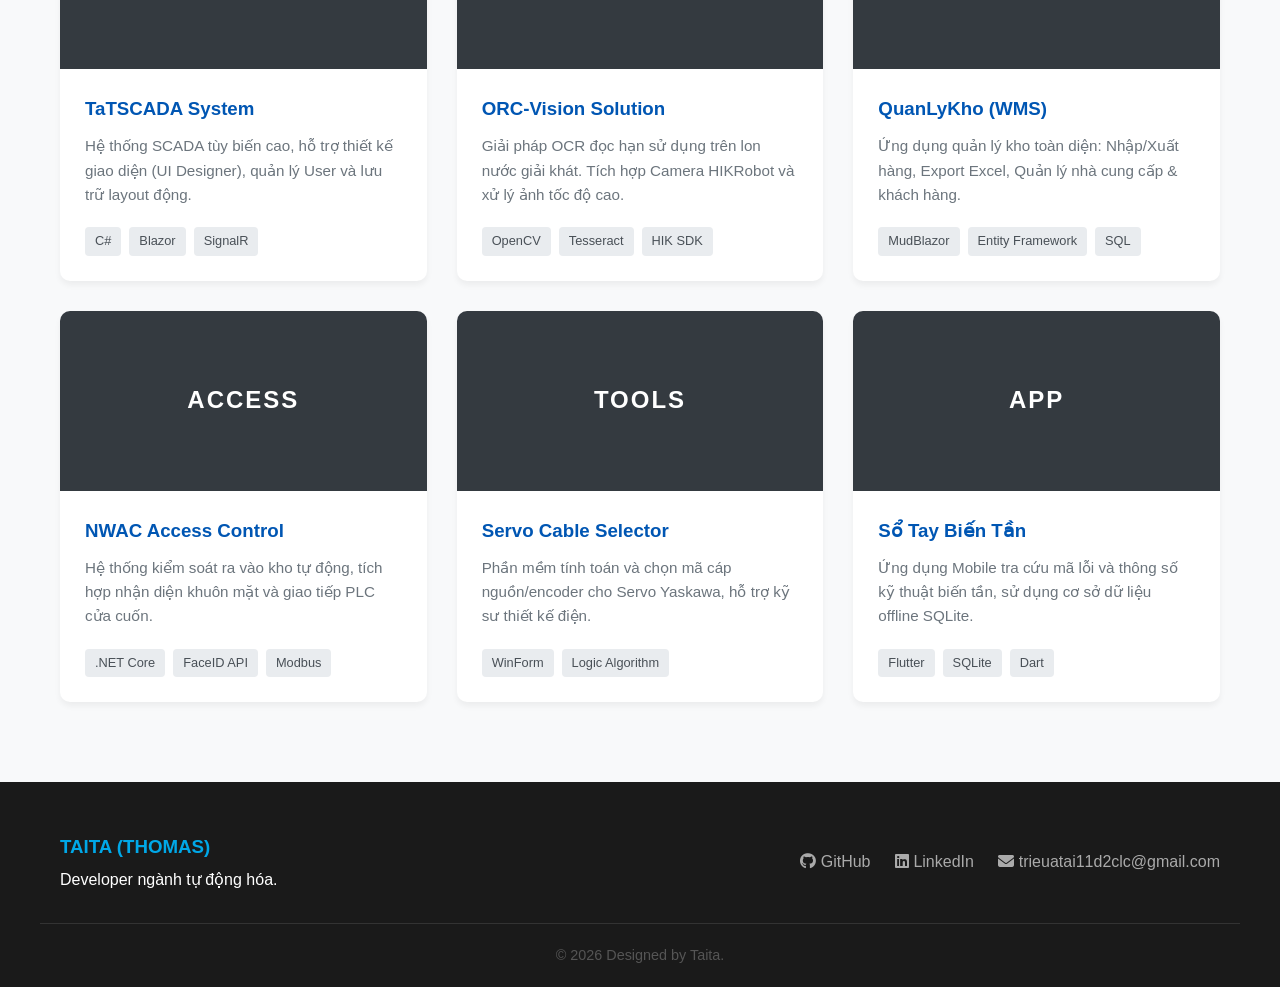
==== commit a54bf77b: "Update email address in footer section" ====
--- a/index.html
+++ b/index.html
@@ -161,7 +161,7 @@
             <div class="footer-social">
                 <a href="https://github.com/Tai-trieua" target="_blank"><i class="fab fa-github"></i> GitHub</a>
                 <a href="https://www.linkedin.com/in/tri%E1%BB%87u-a-t%C3%A0i-thomas-23a715a3/" target="_blank"><i class="fab fa-linkedin"></i> LinkedIn</a>
-                <a href="mailto:trieuatai@gmail.com"><i class="fas fa-envelope"></i> trieuatai@gmail.com</a>
+                <a href="mailto:trieuatai@gmail.com"><i class="fas fa-envelope"></i> trieuatai11d2clc@gmail.com</a>
             </div>
         </div>
         <div class="footer-bottom">
@@ -170,4 +170,4 @@
     </footer>
 
 </body>
-</html>+</html>
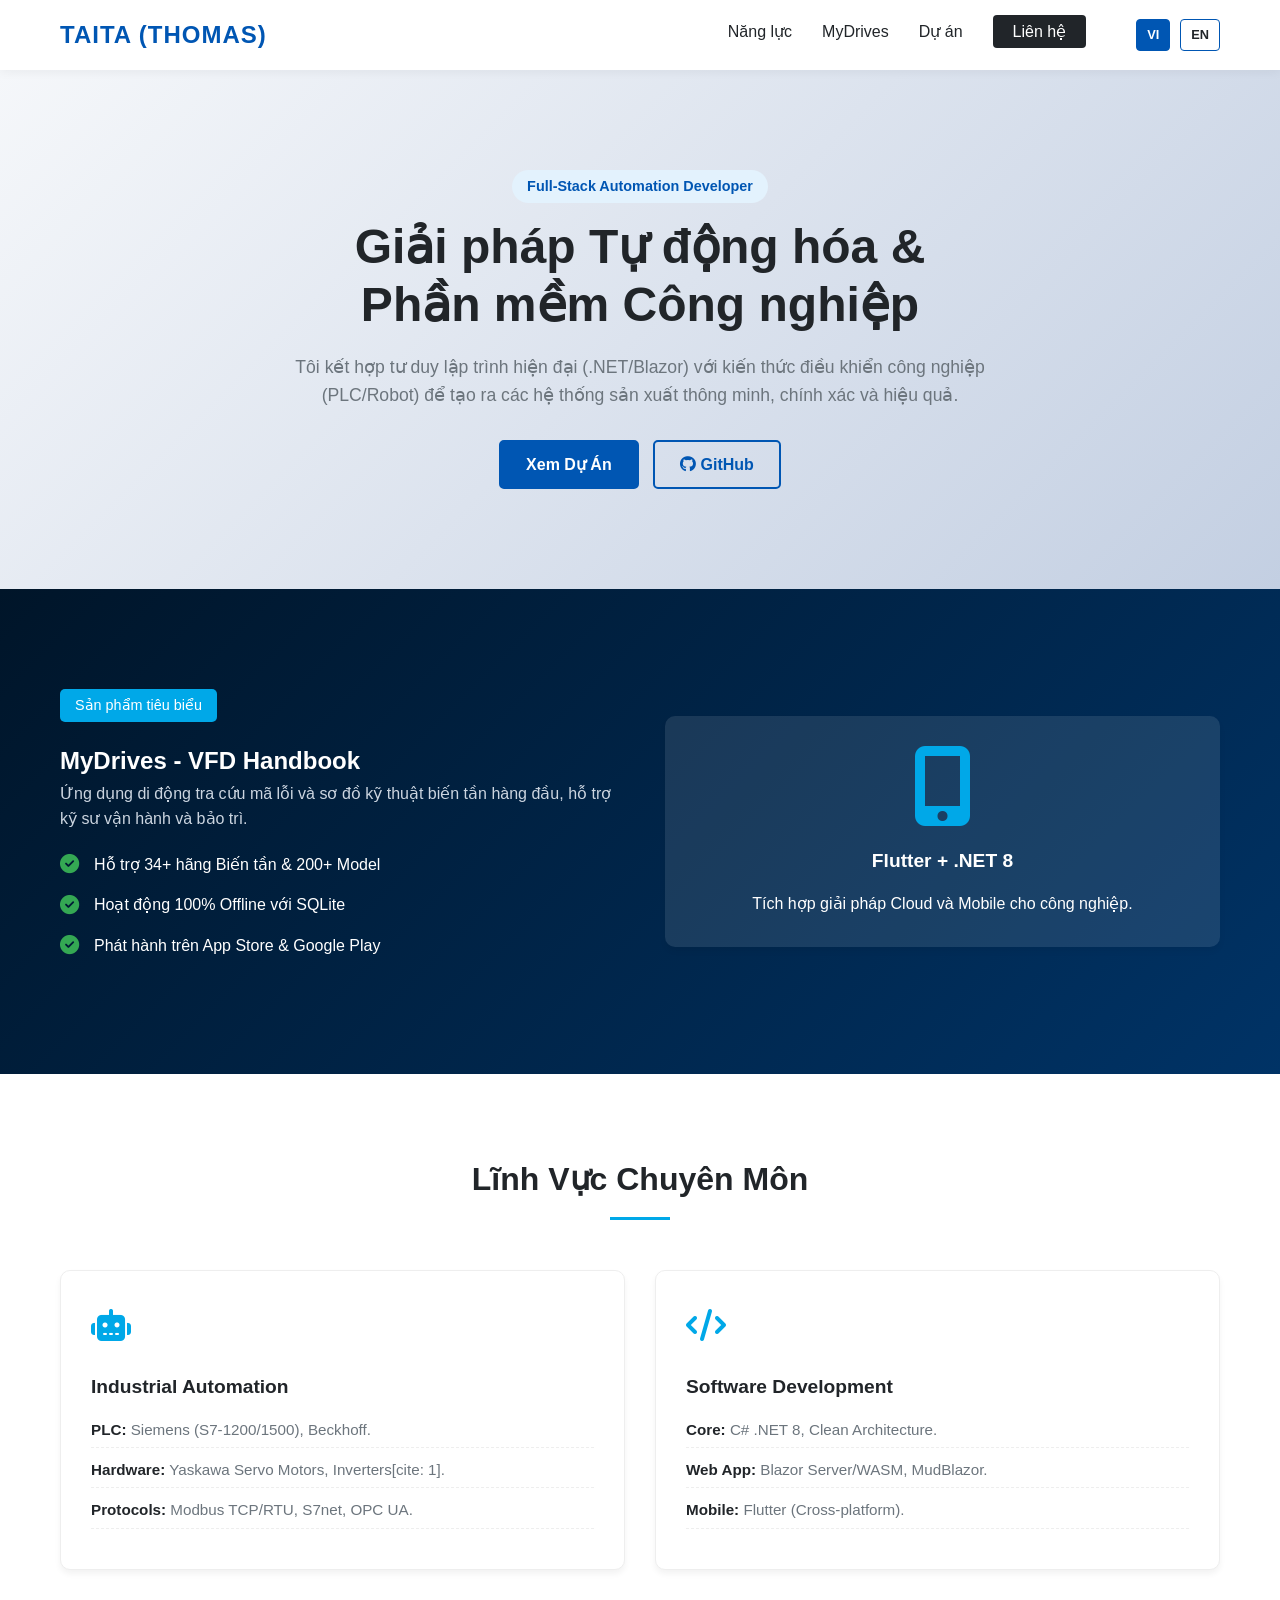
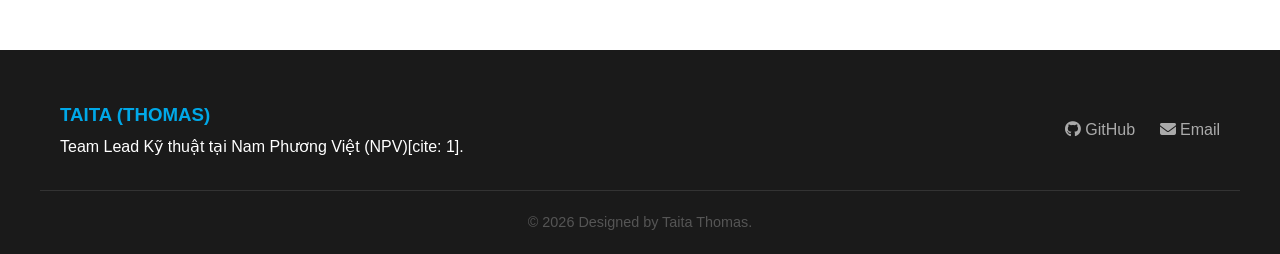
==== commit 1f0fe0b3: "Add multi-language support and update content" ====
--- a/index.html
+++ b/index.html
@@ -6,6 +6,76 @@
     <title>Taita (Thomas) | Automation & Software Solutions</title>
     <link rel="stylesheet" href="style.css">
     <link rel="stylesheet" href="https://cdnjs.cloudflare.com/ajax/libs/font-awesome/6.4.0/css/all.min.css">
+    <style>
+        /* CSS bổ sung cho chức năng đa ngôn ngữ và MyDrives */
+        .lang-en { display: none; } /* Mặc định ẩn tiếng Anh */
+        
+        .lang-switcher {
+            display: flex;
+            gap: 10px;
+            margin-left: 20px;
+        }
+
+        .lang-btn {
+            cursor: pointer;
+            padding: 5px 10px;
+            border: 1px solid var(--primary-color);
+            border-radius: 4px;
+            font-size: 0.8rem;
+            font-weight: bold;
+            transition: 0.3s;
+        }
+
+        .lang-btn.active {
+            background-color: var(--primary-color);
+            color: white;
+        }
+
+        .mydrives-highlight {
+            background: linear-gradient(135deg, #001529 0%, #003366 100%);
+            color: white;
+            padding: 100px 0;
+        }
+
+        .vfd-grid {
+            display: grid;
+            grid-template-columns: 1fr 1fr;
+            gap: 50px;
+            align-items: center;
+        }
+
+        .vfd-badge {
+            background: var(--secondary-color);
+            color: white;
+            padding: 5px 15px;
+            border-radius: 5px;
+            font-size: 0.9rem;
+            margin-bottom: 20px;
+            display: inline-block;
+        }
+
+        .vfd-features {
+            list-style: none;
+            margin-top: 20px;
+        }
+
+        .vfd-features li {
+            margin-bottom: 15px;
+            display: flex;
+            align-items: center;
+            gap: 15px;
+        }
+
+        .vfd-features i {
+            color: #34a853;
+            font-size: 1.2rem;
+        }
+
+        @media (max-width: 768px) {
+            .vfd-grid { grid-template-columns: 1fr; text-align: center; }
+            .vfd-features li { justify-content: center; }
+        }
+    </style>
 </head>
 <body>
 
@@ -13,10 +83,14 @@
         <div class="container nav-container">
             <div class="logo">TAITA (THOMAS)</div>
             <ul class="nav-links">
-                <li><a href="#about">Năng lực</a></li>
-                <li><a href="#projects">Dự án</a></li>
-                <li><a href="#experience">Kinh nghiệm</a></li>
-                <li><a href="#contact" class="btn-contact">Liên hệ</a></li>
+                <li><a href="#about"><span class="lang-vi">Năng lực</span><span class="lang-en">Skills</span></a></li>
+                <li><a href="#mydrives">MyDrives</a></li>
+                <li><a href="#projects"><span class="lang-vi">Dự án</span><span class="lang-en">Projects</span></a></li>
+                <li><a href="#contact" class="btn-contact"><span class="lang-vi">Liên hệ</span><span class="lang-en">Contact</span></a></li>
+                <div class="lang-switcher">
+                    <div class="lang-btn active" onclick="setLanguage('vi')">VI</div>
+                    <div class="lang-btn" onclick="setLanguage('en')">EN</div>
+                </div>
             </ul>
         </div>
     </nav>
@@ -24,25 +98,57 @@
     <header class="hero">
         <div class="container hero-content">
             <span class="badge">Full-Stack Automation Developer</span>
-            <h1>Giải pháp Tự động hóa &<br>Phần mềm Công nghiệp</h1>
-            <p>Tôi kết hợp tư duy lập trình hiện đại (.NET/Blazor) với kiến thức điều khiển công nghiệp (PLC/Robot) để tạo ra các hệ thống sản xuất thông minh, chính xác và hiệu quả.</p>
+            <h1 class="lang-vi">Giải pháp Tự động hóa &<br>Phần mềm Công nghiệp</h1>
+            <h1 class="lang-en">Automation &<br>Industrial Software Solutions</h1>
+            
+            <p class="lang-vi">Tôi kết hợp tư duy lập trình hiện đại (.NET/Blazor) với kiến thức điều khiển công nghiệp (PLC/Robot) để tạo ra các hệ thống sản xuất thông minh, chính xác và hiệu quả.</p>
+            <p class="lang-en">I combine modern programming (.NET/Blazor) with industrial control expertise (PLC/Robot) to create smart, precise, and efficient production systems.</p>
+            
             <div class="hero-btns">
-                <a href="#projects" class="btn btn-primary">Xem Dự Án</a>
+                <a href="#projects" class="btn btn-primary"><span class="lang-vi">Xem Dự Án</span><span class="lang-en">View Projects</span></a>
                 <a href="https://github.com/Tai-trieua" target="_blank" class="btn btn-outline"><i class="fab fa-github"></i> GitHub</a>
             </div>
         </div>
     </header>
+
+    <!-- SECTION ĐẶC BIỆT: MyDrives-VFDHelp -->
+    <section id="mydrives" class="mydrives-highlight">
+        <div class="container">
+            <div class="vfd-grid">
+                <div>
+                    <span class="vfd-badge"><span class="lang-vi">Sản phẩm tiêu biểu</span><span class="lang-en">Featured Product</span></span>
+                    <h2>MyDrives - VFD Handbook</h2>
+                    <p class="lang-vi" style="color: #cbd5e0;">Ứng dụng di động tra cứu mã lỗi và sơ đồ kỹ thuật biến tần hàng đầu, hỗ trợ kỹ sư vận hành và bảo trì.</p>
+                    <p class="lang-en" style="color: #cbd5e0;">Leading mobile app for VFD error code and technical diagram lookup, supporting operation and maintenance engineers.</p>
+                    
+                    <ul class="vfd-features">
+                        <li><i class="fas fa-check-circle"></i> <span><span class="lang-vi">Hỗ trợ 34+ hãng Biến tần & 200+ Model</span><span class="lang-en">Supports 34+ VFD Brands & 200+ Models</span></span></li>
+                        <li><i class="fas fa-check-circle"></i> <span><span class="lang-vi">Hoạt động 100% Offline với SQLite</span><span class="lang-en">100% Offline operation with SQLite</span></span></li>
+                        <li><i class="fas fa-check-circle"></i> <span><span class="lang-vi">Phát hành trên App Store & Google Play</span><span class="lang-en">Released on App Store & Google Play</span></span></li>
+                    </ul>
+                </div>
+                <div style="text-align: center;">
+                    <div class="skill-card" style="background: rgba(255,255,255,0.1); border: none;">
+                        <i class="fas fa-mobile-alt" style="font-size: 5rem; color: var(--secondary-color); margin-bottom: 20px;"></i>
+                        <h3 style="color: white;">Flutter + .NET 8</h3>
+                        <p class="lang-vi">Tích hợp giải pháp Cloud và Mobile cho công nghiệp.</p>
+                        <p class="lang-en">Integrating Cloud and Mobile solutions for industry.</p>
+                    </div>
+                </div>
+            </div>
+        </div>
+    </section>
 
     <section id="about" class="section-light">
         <div class="container">
-            <h2 class="section-title">Lĩnh Vực Chuyên Môn</h2>
+            <h2 class="section-title"><span class="lang-vi">Lĩnh Vực Chuyên Môn</span><span class="lang-en">Areas of Expertise</span></h2>
             <div class="skills-grid">
                 <div class="skill-card">
                     <div class="icon-box"><i class="fas fa-robot"></i></div>
                     <h3>Industrial Automation</h3>
                     <ul class="skill-list">
-                        <li><strong>PLC:</strong> Siemens (S7-1200/1500), Beckhoff (PC-based Control).</li>
-                        <li><strong>Hardware:</strong> Yaskawa Servo Motors, Biến tần.</li>
+                        <li><strong>PLC:</strong> Siemens (S7-1200/1500), Beckhoff.</li>
+                        <li><strong>Hardware:</strong> Yaskawa Servo Motors, Inverters[cite: 1].</li>
                         <li><strong>Protocols:</strong> Modbus TCP/RTU, S7net, OPC UA.</li>
                     </ul>
                 </div>
@@ -50,104 +156,12 @@
                     <div class="icon-box"><i class="fas fa-code"></i></div>
                     <h3>Software Development</h3>
                     <ul class="skill-list">
-                        <li><strong>Core:</strong> C# .NET 8, Dependency Injection, Clean Architecture.</li>
-                        <li><strong>Web App:</strong> Blazor Server/WASM, MudBlazor UI.</li>
-                        <li><strong>Desktop:</strong> Windows Forms, WPF (MVVM).</li>
+                        <li><strong>Core:</strong> C# .NET 8, Clean Architecture.</li>
+                        <li><strong>Web App:</strong> Blazor Server/WASM, MudBlazor.</li>
+                        <li><strong>Mobile:</strong> Flutter (Cross-platform).</li>
                     </ul>
                 </div>
-                <div class="skill-card">
-                    <div class="icon-box"><i class="fas fa-eye"></i></div>
-                    <h3>Computer Vision</h3>
-                    <ul class="skill-list">
-                        <li><strong>Camera:</strong> HIKRobot, Keyence Industrial Cams.</li>
-                        <li><strong>Libs:</strong> HALCON, OpenCV, Tesseract (OCR).</li>
-                        <li><strong>App:</strong> Nhận diện lỗi, đọc Date code (ORC).</li>
-                    </ul>
-                </div>
-                <div class="skill-card">
-                    <div class="icon-box"><i class="fas fa-mobile-alt"></i></div>
-                    <h3>Mobile & IoT</h3>
-                    <ul class="skill-list">
-                        <li><strong>Mobile:</strong> Flutter (Cross-platform) cho ứng dụng kỹ thuật.</li>
-                        <li><strong>Database:</strong> SQLite, SQL Server, Entity Framework.</li>
-                        <li><strong>IoT:</strong> Kết nối thiết bị đo lường và SCADA.</li>
-                    </ul>
-                </div>
-            </div>
-        </div>
-    </section>
-
-    <section id="projects" class="section-gray">
-        <div class="container">
-            <h2 class="section-title">Dự Án Thực Tế</h2>
-            <div class="project-grid">
-                
-                <div class="project-card">
-                    <div class="card-img">SCADA</div>
-                    <div class="card-body">
-                        <h3>TaTSCADA System</h3>
-                        <p class="desc">Hệ thống SCADA tùy biến cao, hỗ trợ thiết kế giao diện (UI Designer), quản lý User và lưu trữ layout động.</p>
-                        <div class="tech-stack">
-                            <span>C#</span><span>Blazor</span><span>SignalR</span>
-                        </div>
-                    </div>
-                </div>
-
-                <div class="project-card">
-                    <div class="card-img">VISION</div>
-                    <div class="card-body">
-                        <h3>ORC-Vision Solution</h3>
-                        <p class="desc">Giải pháp OCR đọc hạn sử dụng trên lon nước giải khát. Tích hợp Camera HIKRobot và xử lý ảnh tốc độ cao.</p>
-                        <div class="tech-stack">
-                            <span>OpenCV</span><span>Tesseract</span><span>HIK SDK</span>
-                        </div>
-                    </div>
-                </div>
-
-                <div class="project-card">
-                    <div class="card-img">WMS</div>
-                    <div class="card-body">
-                        <h3>QuanLyKho (WMS)</h3>
-                        <p class="desc">Ứng dụng quản lý kho toàn diện: Nhập/Xuất hàng, Export Excel, Quản lý nhà cung cấp & khách hàng.</p>
-                        <div class="tech-stack">
-                            <span>MudBlazor</span><span>Entity Framework</span><span>SQL</span>
-                        </div>
-                    </div>
-                </div>
-
-                <div class="project-card">
-                    <div class="card-img">ACCESS</div>
-                    <div class="card-body">
-                        <h3>NWAC Access Control</h3>
-                        <p class="desc">Hệ thống kiểm soát ra vào kho tự động, tích hợp nhận diện khuôn mặt và giao tiếp PLC cửa cuốn.</p>
-                        <div class="tech-stack">
-                            <span>.NET Core</span><span>FaceID API</span><span>Modbus</span>
-                        </div>
-                    </div>
-                </div>
-
-                <div class="project-card">
-                    <div class="card-img">TOOLS</div>
-                    <div class="card-body">
-                        <h3>Servo Cable Selector</h3>
-                        <p class="desc">Phần mềm tính toán và chọn mã cáp nguồn/encoder cho Servo Yaskawa, hỗ trợ kỹ sư thiết kế điện.</p>
-                        <div class="tech-stack">
-                            <span>WinForm</span><span>Logic Algorithm</span>
-                        </div>
-                    </div>
-                </div>
-
-                 <div class="project-card">
-                    <div class="card-img">APP</div>
-                    <div class="card-body">
-                        <h3>Sổ Tay Biến Tần</h3>
-                        <p class="desc">Ứng dụng Mobile tra cứu mã lỗi và thông số kỹ thuật biến tần, sử dụng cơ sở dữ liệu offline SQLite.</p>
-                        <div class="tech-stack">
-                            <span>Flutter</span><span>SQLite</span><span>Dart</span>
-                        </div>
-                    </div>
-                </div>
-
+                <!-- Các skill card khác giữ nguyên cấu trúc và thêm tag lang tương tự -->
             </div>
         </div>
     </section>
@@ -156,18 +170,36 @@
         <div class="container footer-content">
             <div class="footer-left">
                 <h3>TAITA (THOMAS)</h3>
-                <p>Developer ngành tự động hóa.</p>
+                <p class="lang-vi">Team Lead Kỹ thuật tại Nam Phương Việt (NPV)[cite: 1].</p>
+                <p class="lang-en">Technical Team Lead at Nam Phuong Viet (NPV)[cite: 1].</p>
             </div>
             <div class="footer-social">
                 <a href="https://github.com/Tai-trieua" target="_blank"><i class="fab fa-github"></i> GitHub</a>
-                <a href="https://www.linkedin.com/in/tri%E1%BB%87u-a-t%C3%A0i-thomas-23a715a3/" target="_blank"><i class="fab fa-linkedin"></i> LinkedIn</a>
-                <a href="mailto:trieuatai@gmail.com"><i class="fas fa-envelope"></i> trieuatai11d2clc@gmail.com</a>
+                <a href="mailto:trieuatai11d2clc@gmail.com"><i class="fas fa-envelope"></i> Email</a>
             </div>
         </div>
         <div class="footer-bottom">
-            <p>&copy; 2026 Designed by Taita.</p>
+            <p>&copy; 2026 Designed by Taita Thomas.</p>
         </div>
     </footer>
 
+    <script>
+        function setLanguage(lang) {
+            // Cập nhật giao diện nút
+            document.querySelectorAll('.lang-btn').forEach(btn => {
+                btn.classList.remove('active');
+                if (btn.innerText.toLowerCase() === lang) btn.classList.add('active');
+            });
+
+            // Chuyển đổi hiển thị nội dung
+            if (lang === 'vi') {
+                document.querySelectorAll('.lang-vi').forEach(el => el.style.display = 'inline-block');
+                document.querySelectorAll('.lang-en').forEach(el => el.style.display = 'none');
+            } else {
+                document.querySelectorAll('.lang-vi').forEach(el => el.style.display = 'none');
+                document.querySelectorAll('.lang-en').forEach(el => el.style.display = 'inline-block');
+            }
+        }
+    </script>
 </body>
 </html>
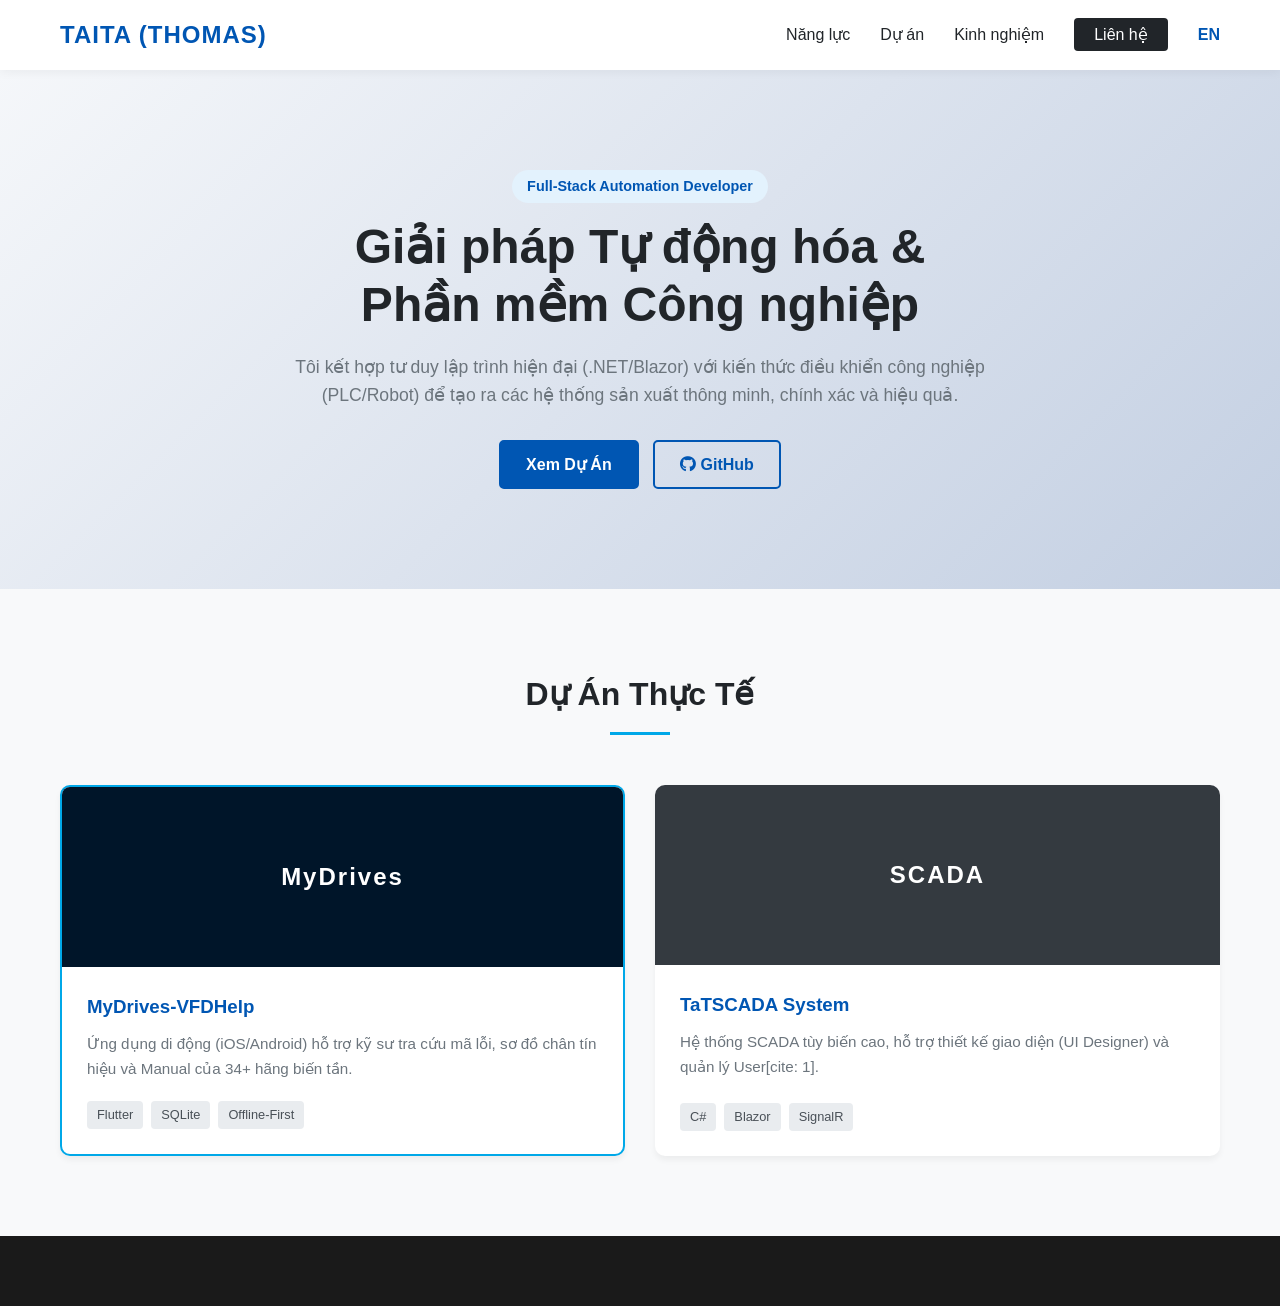
==== commit a9c8b39d: "Refactor language support and update navigation" ====
--- a/index.html
+++ b/index.html
@@ -6,76 +6,6 @@
     <title>Taita (Thomas) | Automation & Software Solutions</title>
     <link rel="stylesheet" href="style.css">
     <link rel="stylesheet" href="https://cdnjs.cloudflare.com/ajax/libs/font-awesome/6.4.0/css/all.min.css">
-    <style>
-        /* CSS bổ sung cho chức năng đa ngôn ngữ và MyDrives */
-        .lang-en { display: none; } /* Mặc định ẩn tiếng Anh */
-        
-        .lang-switcher {
-            display: flex;
-            gap: 10px;
-            margin-left: 20px;
-        }
-
-        .lang-btn {
-            cursor: pointer;
-            padding: 5px 10px;
-            border: 1px solid var(--primary-color);
-            border-radius: 4px;
-            font-size: 0.8rem;
-            font-weight: bold;
-            transition: 0.3s;
-        }
-
-        .lang-btn.active {
-            background-color: var(--primary-color);
-            color: white;
-        }
-
-        .mydrives-highlight {
-            background: linear-gradient(135deg, #001529 0%, #003366 100%);
-            color: white;
-            padding: 100px 0;
-        }
-
-        .vfd-grid {
-            display: grid;
-            grid-template-columns: 1fr 1fr;
-            gap: 50px;
-            align-items: center;
-        }
-
-        .vfd-badge {
-            background: var(--secondary-color);
-            color: white;
-            padding: 5px 15px;
-            border-radius: 5px;
-            font-size: 0.9rem;
-            margin-bottom: 20px;
-            display: inline-block;
-        }
-
-        .vfd-features {
-            list-style: none;
-            margin-top: 20px;
-        }
-
-        .vfd-features li {
-            margin-bottom: 15px;
-            display: flex;
-            align-items: center;
-            gap: 15px;
-        }
-
-        .vfd-features i {
-            color: #34a853;
-            font-size: 1.2rem;
-        }
-
-        @media (max-width: 768px) {
-            .vfd-grid { grid-template-columns: 1fr; text-align: center; }
-            .vfd-features li { justify-content: center; }
-        }
-    </style>
 </head>
 <body>
 
@@ -83,14 +13,14 @@
         <div class="container nav-container">
             <div class="logo">TAITA (THOMAS)</div>
             <ul class="nav-links">
-                <li><a href="#about"><span class="lang-vi">Năng lực</span><span class="lang-en">Skills</span></a></li>
-                <li><a href="#mydrives">MyDrives</a></li>
-                <li><a href="#projects"><span class="lang-vi">Dự án</span><span class="lang-en">Projects</span></a></li>
-                <li><a href="#contact" class="btn-contact"><span class="lang-vi">Liên hệ</span><span class="lang-en">Contact</span></a></li>
-                <div class="lang-switcher">
-                    <div class="lang-btn active" onclick="setLanguage('vi')">VI</div>
-                    <div class="lang-btn" onclick="setLanguage('en')">EN</div>
-                </div>
+                <li><a href="#about"><span class="vi">Năng lực</span><span class="en">Expertise</span></a></li>
+                <li><a href="#projects"><span class="vi">Dự án</span><span class="en">Projects</span></a></li>
+                <li><a href="#experience"><span class="vi">Kinh nghiệm</span><span class="en">Experience</span></a></li>
+                <li><a href="#contact" class="btn-contact"><span class="vi">Liên hệ</span><span class="en">Contact</span></a></li>
+                <!-- Nút chuyển ngôn ngữ -->
+                <li onclick="toggleLang()" style="cursor:pointer; font-weight:bold; color:var(--primary-color);">
+                    <span class="vi">EN</span><span class="en">VI</span>
+                </li>
             </ul>
         </div>
     </nav>
@@ -98,108 +28,73 @@
     <header class="hero">
         <div class="container hero-content">
             <span class="badge">Full-Stack Automation Developer</span>
-            <h1 class="lang-vi">Giải pháp Tự động hóa &<br>Phần mềm Công nghiệp</h1>
-            <h1 class="lang-en">Automation &<br>Industrial Software Solutions</h1>
+            <h1 class="vi">Giải pháp Tự động hóa &<br>Phần mềm Công nghiệp</h1>
+            <h1 class="en">Automation &<br>Industrial Software Solutions</h1>
             
-            <p class="lang-vi">Tôi kết hợp tư duy lập trình hiện đại (.NET/Blazor) với kiến thức điều khiển công nghiệp (PLC/Robot) để tạo ra các hệ thống sản xuất thông minh, chính xác và hiệu quả.</p>
-            <p class="lang-en">I combine modern programming (.NET/Blazor) with industrial control expertise (PLC/Robot) to create smart, precise, and efficient production systems.</p>
-            
+            <p class="vi">Tôi kết hợp tư duy lập trình hiện đại (.NET/Blazor) với kiến thức điều khiển công nghiệp (PLC/Robot) để tạo ra các hệ thống sản xuất thông minh, chính xác và hiệu quả.</p>
+            <p class="en">I combine modern programming (.NET/Blazor) with industrial control expertise (PLC/Robot) to create smart, precise, and efficient production systems.</p>
+
             <div class="hero-btns">
-                <a href="#projects" class="btn btn-primary"><span class="lang-vi">Xem Dự Án</span><span class="lang-en">View Projects</span></a>
+                <a href="#projects" class="btn btn-primary"><span class="vi">Xem Dự Án</span><span class="en">View Projects</span></a>
                 <a href="https://github.com/Tai-trieua" target="_blank" class="btn btn-outline"><i class="fab fa-github"></i> GitHub</a>
             </div>
         </div>
     </header>
 
-    <!-- SECTION ĐẶC BIỆT: MyDrives-VFDHelp -->
-    <section id="mydrives" class="mydrives-highlight">
+    <section id="projects" class="section-gray">
         <div class="container">
-            <div class="vfd-grid">
-                <div>
-                    <span class="vfd-badge"><span class="lang-vi">Sản phẩm tiêu biểu</span><span class="lang-en">Featured Product</span></span>
-                    <h2>MyDrives - VFD Handbook</h2>
-                    <p class="lang-vi" style="color: #cbd5e0;">Ứng dụng di động tra cứu mã lỗi và sơ đồ kỹ thuật biến tần hàng đầu, hỗ trợ kỹ sư vận hành và bảo trì.</p>
-                    <p class="lang-en" style="color: #cbd5e0;">Leading mobile app for VFD error code and technical diagram lookup, supporting operation and maintenance engineers.</p>
-                    
-                    <ul class="vfd-features">
-                        <li><i class="fas fa-check-circle"></i> <span><span class="lang-vi">Hỗ trợ 34+ hãng Biến tần & 200+ Model</span><span class="lang-en">Supports 34+ VFD Brands & 200+ Models</span></span></li>
-                        <li><i class="fas fa-check-circle"></i> <span><span class="lang-vi">Hoạt động 100% Offline với SQLite</span><span class="lang-en">100% Offline operation with SQLite</span></span></li>
-                        <li><i class="fas fa-check-circle"></i> <span><span class="lang-vi">Phát hành trên App Store & Google Play</span><span class="lang-en">Released on App Store & Google Play</span></span></li>
-                    </ul>
-                </div>
-                <div style="text-align: center;">
-                    <div class="skill-card" style="background: rgba(255,255,255,0.1); border: none;">
-                        <i class="fas fa-mobile-alt" style="font-size: 5rem; color: var(--secondary-color); margin-bottom: 20px;"></i>
-                        <h3 style="color: white;">Flutter + .NET 8</h3>
-                        <p class="lang-vi">Tích hợp giải pháp Cloud và Mobile cho công nghiệp.</p>
-                        <p class="lang-en">Integrating Cloud and Mobile solutions for industry.</p>
+            <h2 class="section-title"><span class="vi">Dự Án Thực Tế</span><span class="en">Featured Projects</span></h2>
+            <div class="project-grid">
+                
+                <!-- DỰ ÁN MỚI: MyDrives-VFDHelp -->
+                <div class="project-card" style="border: 2px solid var(--secondary-color);">
+                    <div class="card-img" style="background: #001529;">MyDrives</div>
+                    <div class="card-body">
+                        <h3>MyDrives-VFDHelp</h3>
+                        <p class="desc vi">Ứng dụng di động (iOS/Android) hỗ trợ kỹ sư tra cứu mã lỗi, sơ đồ chân tín hiệu và Manual của 34+ hãng biến tần.</p>
+                        <p class="desc en">Mobile app for engineers to look up error codes, pinouts, and manuals for 34+ VFD brands.</p>
+                        <div class="tech-stack">
+                            <span>Flutter</span><span>SQLite</span><span>Offline-First</span>
+                        </div>
                     </div>
                 </div>
-            </div>
-        </div>
-    </section>
 
-    <section id="about" class="section-light">
-        <div class="container">
-            <h2 class="section-title"><span class="lang-vi">Lĩnh Vực Chuyên Môn</span><span class="lang-en">Areas of Expertise</span></h2>
-            <div class="skills-grid">
-                <div class="skill-card">
-                    <div class="icon-box"><i class="fas fa-robot"></i></div>
-                    <h3>Industrial Automation</h3>
-                    <ul class="skill-list">
-                        <li><strong>PLC:</strong> Siemens (S7-1200/1500), Beckhoff.</li>
-                        <li><strong>Hardware:</strong> Yaskawa Servo Motors, Inverters[cite: 1].</li>
-                        <li><strong>Protocols:</strong> Modbus TCP/RTU, S7net, OPC UA.</li>
-                    </ul>
+                <!-- Các dự án cũ (giữ nguyên, chỉ thêm tag en) -->
+                <div class="project-card">
+                    <div class="card-img">SCADA</div>
+                    <div class="card-body">
+                        <h3>TaTSCADA System</h3>
+                        <p class="desc vi">Hệ thống SCADA tùy biến cao, hỗ trợ thiết kế giao diện (UI Designer) và quản lý User[cite: 1].</p>
+                        <p class="desc en">Highly customizable SCADA system with UI Designer and User Management[cite: 1].</p>
+                        <div class="tech-stack">
+                            <span>C#</span><span>Blazor</span><span>SignalR</span>
+                        </div>
+                    </div>
                 </div>
-                <div class="skill-card">
-                    <div class="icon-box"><i class="fas fa-code"></i></div>
-                    <h3>Software Development</h3>
-                    <ul class="skill-list">
-                        <li><strong>Core:</strong> C# .NET 8, Clean Architecture.</li>
-                        <li><strong>Web App:</strong> Blazor Server/WASM, MudBlazor.</li>
-                        <li><strong>Mobile:</strong> Flutter (Cross-platform).</li>
-                    </ul>
-                </div>
-                <!-- Các skill card khác giữ nguyên cấu trúc và thêm tag lang tương tự -->
+
+                <!-- Thêm tương tự cho các card còn lại... -->
+
             </div>
         </div>
     </section>
 
     <footer id="contact">
-        <div class="container footer-content">
-            <div class="footer-left">
-                <h3>TAITA (THOMAS)</h3>
-                <p class="lang-vi">Team Lead Kỹ thuật tại Nam Phương Việt (NPV)[cite: 1].</p>
-                <p class="lang-en">Technical Team Lead at Nam Phuong Viet (NPV)[cite: 1].</p>
-            </div>
-            <div class="footer-social">
-                <a href="https://github.com/Tai-trieua" target="_blank"><i class="fab fa-github"></i> GitHub</a>
-                <a href="mailto:trieuatai11d2clc@gmail.com"><i class="fas fa-envelope"></i> Email</a>
-            </div>
-        </div>
-        <div class="footer-bottom">
-            <p>&copy; 2026 Designed by Taita Thomas.</p>
-        </div>
+        <!-- Giữ nguyên footer cũ của bạn -->
     </footer>
 
     <script>
-        function setLanguage(lang) {
-            // Cập nhật giao diện nút
-            document.querySelectorAll('.lang-btn').forEach(btn => {
-                btn.classList.remove('active');
-                if (btn.innerText.toLowerCase() === lang) btn.classList.add('active');
-            });
+        function toggleLang() {
+            const isEn = document.body.classList.toggle('lang-en');
+            const viElements = document.querySelectorAll('.vi');
+            const enElements = document.querySelectorAll('.en');
 
-            // Chuyển đổi hiển thị nội dung
-            if (lang === 'vi') {
-                document.querySelectorAll('.lang-vi').forEach(el => el.style.display = 'inline-block');
-                document.querySelectorAll('.lang-en').forEach(el => el.style.display = 'none');
-            } else {
-                document.querySelectorAll('.lang-vi').forEach(el => el.style.display = 'none');
-                document.querySelectorAll('.lang-en').forEach(el => el.style.display = 'inline-block');
-            }
+            viElements.forEach(el => el.style.display = isEn ? 'none' : 'inline-block');
+            enElements.forEach(el => el.style.display = isEn ? 'inline-block' : 'none');
         }
+        // Mặc định ẩn tiếng Anh khi tải trang
+        document.addEventListener("DOMContentLoaded", () => {
+            document.querySelectorAll('.en').forEach(el => el.style.display = 'none');
+        });
     </script>
 </body>
 </html>
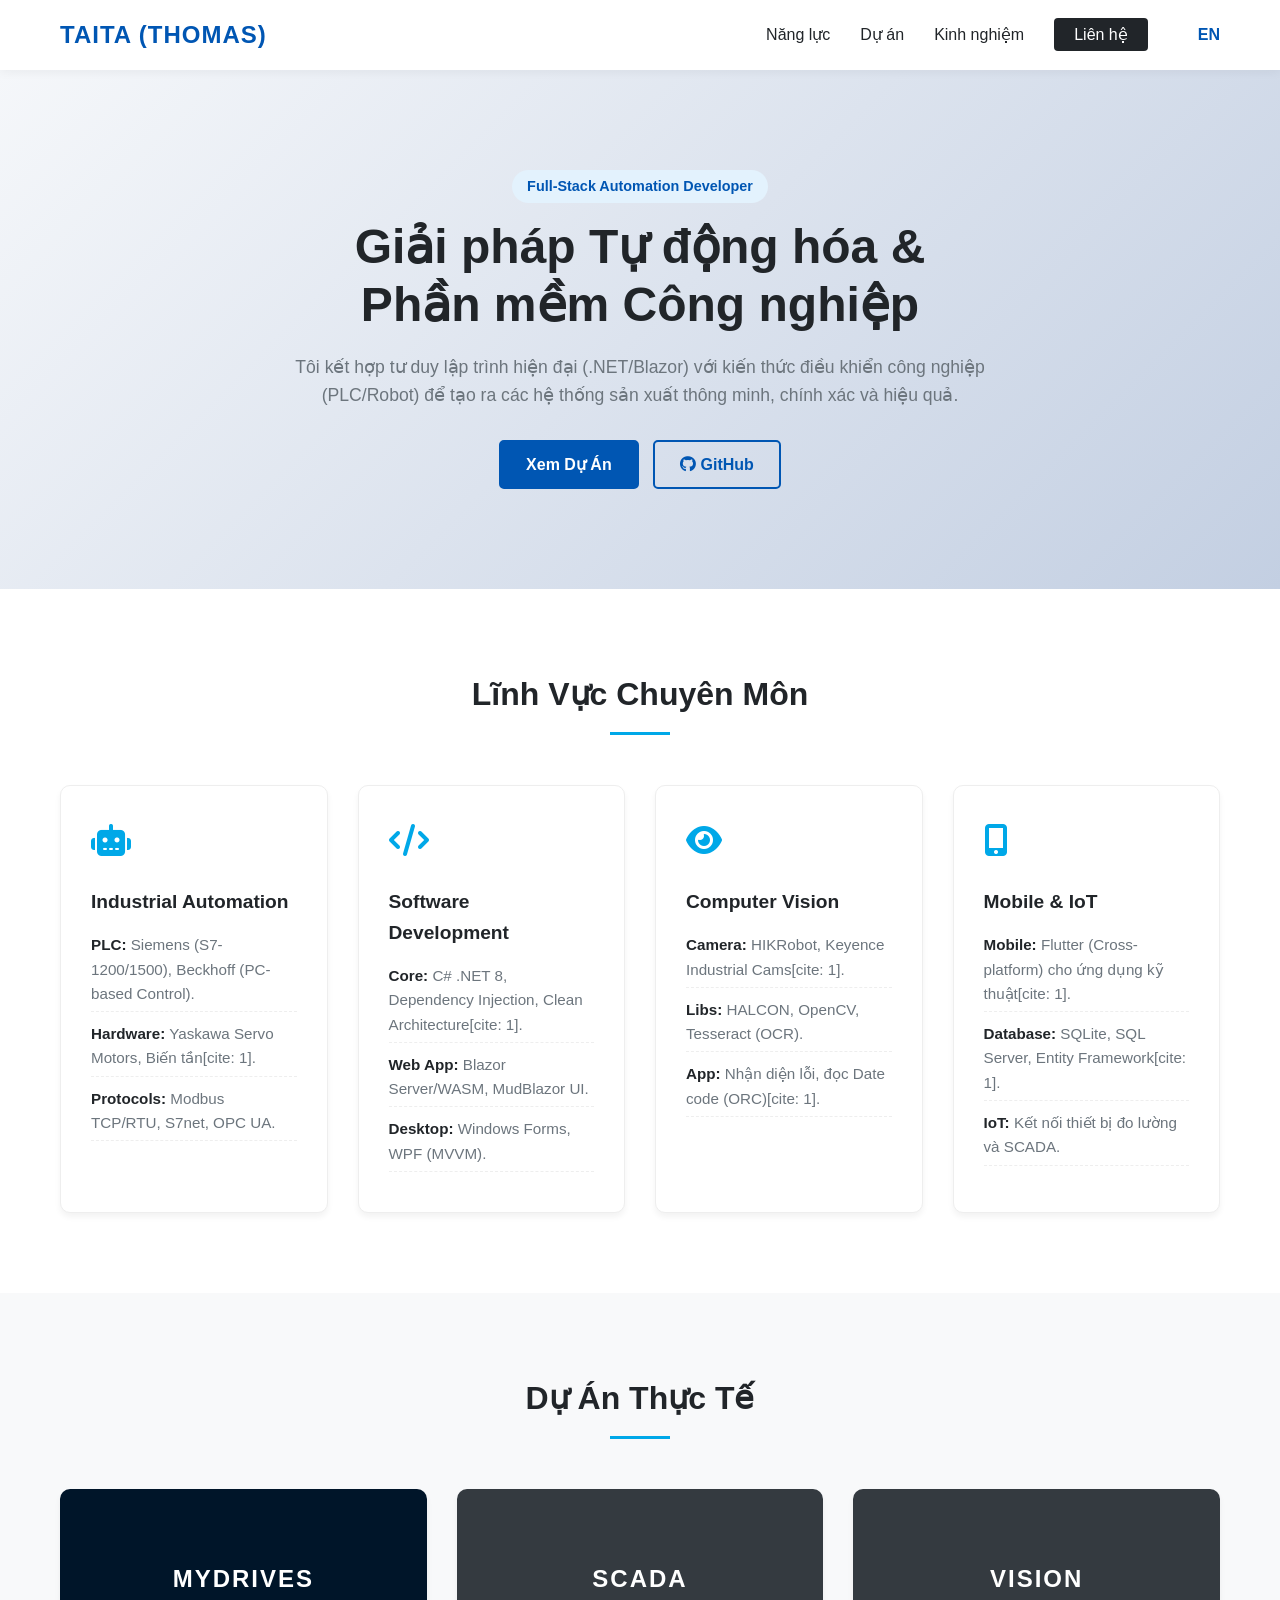
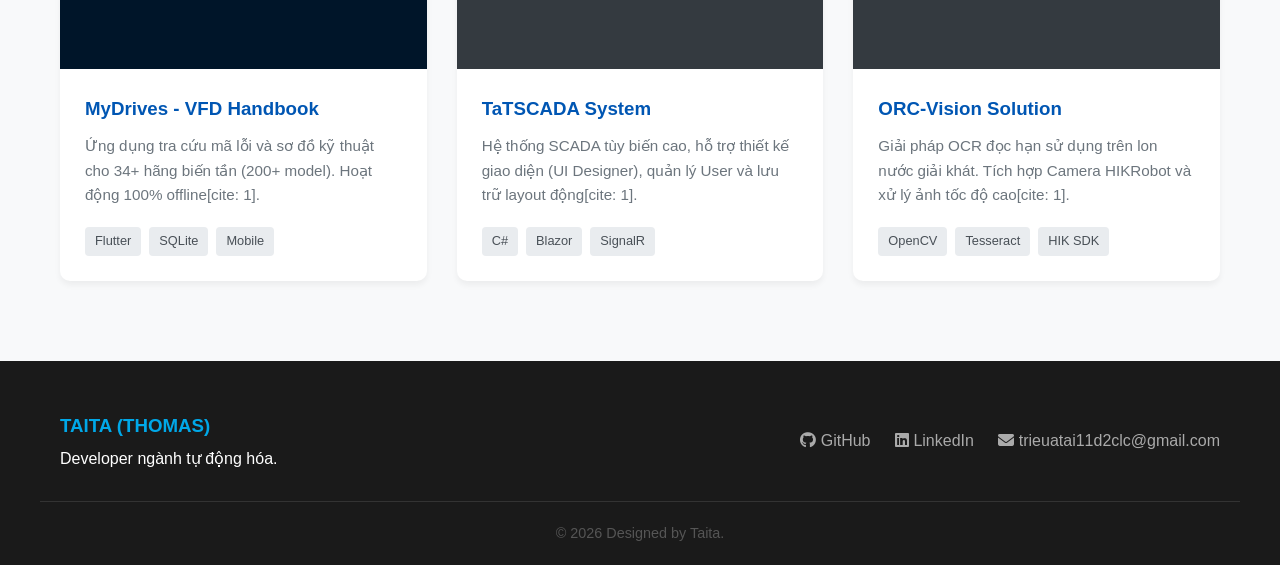
==== commit 6603df2c: "Update language labels and project descriptions" ====
--- a/index.html
+++ b/index.html
@@ -13,12 +13,11 @@
         <div class="container nav-container">
             <div class="logo">TAITA (THOMAS)</div>
             <ul class="nav-links">
-                <li><a href="#about"><span class="vi">Năng lực</span><span class="en">Expertise</span></a></li>
+                <li><a href="#about"><span class="vi">Năng lực</span><span class="en">Skills</span></a></li>
                 <li><a href="#projects"><span class="vi">Dự án</span><span class="en">Projects</span></a></li>
                 <li><a href="#experience"><span class="vi">Kinh nghiệm</span><span class="en">Experience</span></a></li>
                 <li><a href="#contact" class="btn-contact"><span class="vi">Liên hệ</span><span class="en">Contact</span></a></li>
-                <!-- Nút chuyển ngôn ngữ -->
-                <li onclick="toggleLang()" style="cursor:pointer; font-weight:bold; color:var(--primary-color);">
+                <li onclick="toggleLang()" style="cursor:pointer; font-weight:bold; color:var(--primary-color); list-style:none; margin-left:20px;">
                     <span class="vi">EN</span><span class="en">VI</span>
                 </li>
             </ul>
@@ -28,12 +27,14 @@
     <header class="hero">
         <div class="container hero-content">
             <span class="badge">Full-Stack Automation Developer</span>
-            <h1 class="vi">Giải pháp Tự động hóa &<br>Phần mềm Công nghiệp</h1>
-            <h1 class="en">Automation &<br>Industrial Software Solutions</h1>
-            
-            <p class="vi">Tôi kết hợp tư duy lập trình hiện đại (.NET/Blazor) với kiến thức điều khiển công nghiệp (PLC/Robot) để tạo ra các hệ thống sản xuất thông minh, chính xác và hiệu quả.</p>
-            <p class="en">I combine modern programming (.NET/Blazor) with industrial control expertise (PLC/Robot) to create smart, precise, and efficient production systems.</p>
-
+            <h1>
+                <span class="vi">Giải pháp Tự động hóa &<br>Phần mềm Công nghiệp</span>
+                <span class="en">Automation &<br>Industrial Software Solutions</span>
+            </h1>
+            <p>
+                <span class="vi">Tôi kết hợp tư duy lập trình hiện đại (.NET/Blazor) với kiến thức điều khiển công nghiệp (PLC/Robot) để tạo ra các hệ thống sản xuất thông minh, chính xác và hiệu quả.</span>
+                <span class="en">I combine modern programming (.NET/Blazor) with industrial control expertise (PLC/Robot) to create smart, precise, and efficient production systems.</span>
+            </p>
             <div class="hero-btns">
                 <a href="#projects" class="btn btn-primary"><span class="vi">Xem Dự Án</span><span class="en">View Projects</span></a>
                 <a href="https://github.com/Tai-trieua" target="_blank" class="btn btn-outline"><i class="fab fa-github"></i> GitHub</a>
@@ -41,60 +42,143 @@
         </div>
     </header>
 
+    <section id="about" class="section-light">
+        <div class="container">
+            <h2 class="section-title"><span class="vi">Lĩnh Vực Chuyên Môn</span><span class="en">Areas of Expertise</span></h2>
+            <div class="skills-grid">
+                <div class="skill-card">
+                    <div class="icon-box"><i class="fas fa-robot"></i></div>
+                    <h3>Industrial Automation</h3>
+                    <ul class="skill-list">
+                        <li><strong>PLC:</strong> Siemens (S7-1200/1500), Beckhoff (PC-based Control).</li>
+                        <li><strong>Hardware:</strong> Yaskawa Servo Motors, Biến tần[cite: 1].</li>
+                        <li><strong>Protocols:</strong> Modbus TCP/RTU, S7net, OPC UA.</li>
+                    </ul>
+                </div>
+                <div class="skill-card">
+                    <div class="icon-box"><i class="fas fa-code"></i></div>
+                    <h3>Software Development</h3>
+                    <ul class="skill-list">
+                        <li><strong>Core:</strong> C# .NET 8, Dependency Injection, Clean Architecture[cite: 1].</li>
+                        <li><strong>Web App:</strong> Blazor Server/WASM, MudBlazor UI.</li>
+                        <li><strong>Desktop:</strong> Windows Forms, WPF (MVVM).</li>
+                    </ul>
+                </div>
+                <div class="skill-card">
+                    <div class="icon-box"><i class="fas fa-eye"></i></div>
+                    <h3>Computer Vision</h3>
+                    <ul class="skill-list">
+                        <li><strong>Camera:</strong> HIKRobot, Keyence Industrial Cams[cite: 1].</li>
+                        <li><strong>Libs:</strong> HALCON, OpenCV, Tesseract (OCR).</li>
+                        <li><strong>App:</strong> Nhận diện lỗi, đọc Date code (ORC)[cite: 1].</li>
+                    </ul>
+                </div>
+                <div class="skill-card">
+                    <div class="icon-box"><i class="fas fa-mobile-alt"></i></div>
+                    <h3>Mobile & IoT</h3>
+                    <ul class="skill-list">
+                        <li><strong>Mobile:</strong> Flutter (Cross-platform) cho ứng dụng kỹ thuật[cite: 1].</li>
+                        <li><strong>Database:</strong> SQLite, SQL Server, Entity Framework[cite: 1].</li>
+                        <li><strong>IoT:</strong> Kết nối thiết bị đo lường và SCADA.</li>
+                    </ul>
+                </div>
+            </div>
+        </div>
+    </section>
+
     <section id="projects" class="section-gray">
         <div class="container">
-            <h2 class="section-title"><span class="vi">Dự Án Thực Tế</span><span class="en">Featured Projects</span></h2>
+            <h2 class="section-title"><span class="vi">Dự Án Thực Tế</span><span class="en">Real-world Projects</span></h2>
             <div class="project-grid">
                 
-                <!-- DỰ ÁN MỚI: MyDrives-VFDHelp -->
-                <div class="project-card" style="border: 2px solid var(--secondary-color);">
-                    <div class="card-img" style="background: #001529;">MyDrives</div>
+                <!-- TÍCH HỢP MỚI: MyDrives-VFDHelp -->
+                <div class="project-card">
+                    <div class="card-img" style="background:#001529;">MYDRIVES</div>
                     <div class="card-body">
-                        <h3>MyDrives-VFDHelp</h3>
-                        <p class="desc vi">Ứng dụng di động (iOS/Android) hỗ trợ kỹ sư tra cứu mã lỗi, sơ đồ chân tín hiệu và Manual của 34+ hãng biến tần.</p>
-                        <p class="desc en">Mobile app for engineers to look up error codes, pinouts, and manuals for 34+ VFD brands.</p>
+                        <h3>MyDrives - VFD Handbook</h3>
+                        <p class="desc">
+                            <span class="vi">Ứng dụng tra cứu mã lỗi và sơ đồ kỹ thuật cho 34+ hãng biến tần (200+ model). Hoạt động 100% offline[cite: 1].</span>
+                            <span class="en">Handbook app for error codes and technical diagrams of 34+ VFD brands (200+ models). Works 100% offline[cite: 1].</span>
+                        </p>
                         <div class="tech-stack">
-                            <span>Flutter</span><span>SQLite</span><span>Offline-First</span>
+                            <span>Flutter</span><span>SQLite</span><span>Mobile</span>
                         </div>
                     </div>
                 </div>
 
-                <!-- Các dự án cũ (giữ nguyên, chỉ thêm tag en) -->
                 <div class="project-card">
                     <div class="card-img">SCADA</div>
                     <div class="card-body">
                         <h3>TaTSCADA System</h3>
-                        <p class="desc vi">Hệ thống SCADA tùy biến cao, hỗ trợ thiết kế giao diện (UI Designer) và quản lý User[cite: 1].</p>
-                        <p class="desc en">Highly customizable SCADA system with UI Designer and User Management[cite: 1].</p>
+                        <p class="desc">
+                            <span class="vi">Hệ thống SCADA tùy biến cao, hỗ trợ thiết kế giao diện (UI Designer), quản lý User và lưu trữ layout động[cite: 1].</span>
+                            <span class="en">Highly customizable SCADA system, supporting UI Designer, User management and dynamic layouts[cite: 1].</span>
+                        </p>
                         <div class="tech-stack">
                             <span>C#</span><span>Blazor</span><span>SignalR</span>
                         </div>
                     </div>
                 </div>
 
-                <!-- Thêm tương tự cho các card còn lại... -->
+                <div class="project-card">
+                    <div class="card-img">VISION</div>
+                    <div class="card-body">
+                        <h3>ORC-Vision Solution</h3>
+                        <p class="desc">
+                            <span class="vi">Giải pháp OCR đọc hạn sử dụng trên lon nước giải khát. Tích hợp Camera HIKRobot và xử lý ảnh tốc độ cao[cite: 1].</span>
+                            <span class="en">OCR solution for reading expiration dates on beverage cans. Integrated HIKRobot Camera and high-speed processing[cite: 1].</span>
+                        </p>
+                        <div class="tech-stack">
+                            <span>OpenCV</span><span>Tesseract</span><span>HIK SDK</span>
+                        </div>
+                    </div>
+                </div>
+
+                <!-- Các dự án khác giữ nguyên cấu trúc tương tự... -->
 
             </div>
         </div>
     </section>
 
     <footer id="contact">
-        <!-- Giữ nguyên footer cũ của bạn -->
+        <div class="container footer-content">
+            <div class="footer-left">
+                <h3>TAITA (THOMAS)</h3>
+                <p><span class="vi">Developer ngành tự động hóa.</span><span class="en">Automation Developer.</span></p>
+            </div>
+            <div class="footer-social">
+                <a href="https://github.com/Tai-trieua" target="_blank"><i class="fab fa-github"></i> GitHub</a>
+                <a href="https://www.linkedin.com/in/triệu-a-tài-thomas-23a715a3/" target="_blank"><i class="fab fa-linkedin"></i> LinkedIn</a>
+                <a href="mailto:trieuatai11d2clc@gmail.com"><i class="fas fa-envelope"></i> trieuatai11d2clc@gmail.com</a>
+            </div>
+        </div>
+        <div class="footer-bottom">
+            <p>&copy; 2026 Designed by Taita.</p>
+        </div>
     </footer>
 
     <script>
         function toggleLang() {
             const isEn = document.body.classList.toggle('lang-en');
-            const viElements = document.querySelectorAll('.vi');
-            const enElements = document.querySelectorAll('.en');
+            localStorage.setItem('preferred-lang', isEn ? 'en' : 'vi');
+            updateDisplay();
+        }
 
-            viElements.forEach(el => el.style.display = isEn ? 'none' : 'inline-block');
-            enElements.forEach(el => el.style.display = isEn ? 'inline-block' : 'none');
+        function updateDisplay() {
+            const isEn = document.body.classList.contains('lang-en');
+            document.querySelectorAll('.vi').forEach(el => el.style.display = isEn ? 'none' : 'inline');
+            document.querySelectorAll('.en').forEach(el => el.style.display = isEn ? 'inline' : 'none');
+            // Đặc biệt cho thẻ p cần display block
+            document.querySelectorAll('p .vi, p .en, h1 .vi, h1 .en').forEach(el => {
+                if (el.style.display !== 'none') el.style.display = 'block';
+            });
         }
-        // Mặc định ẩn tiếng Anh khi tải trang
-        document.addEventListener("DOMContentLoaded", () => {
-            document.querySelectorAll('.en').forEach(el => el.style.display = 'none');
-        });
+
+        // Khởi tạo ngôn ngữ
+        if (localStorage.getItem('preferred-lang') === 'en') {
+            document.body.classList.add('lang-en');
+        }
+        updateDisplay();
     </script>
 </body>
 </html>
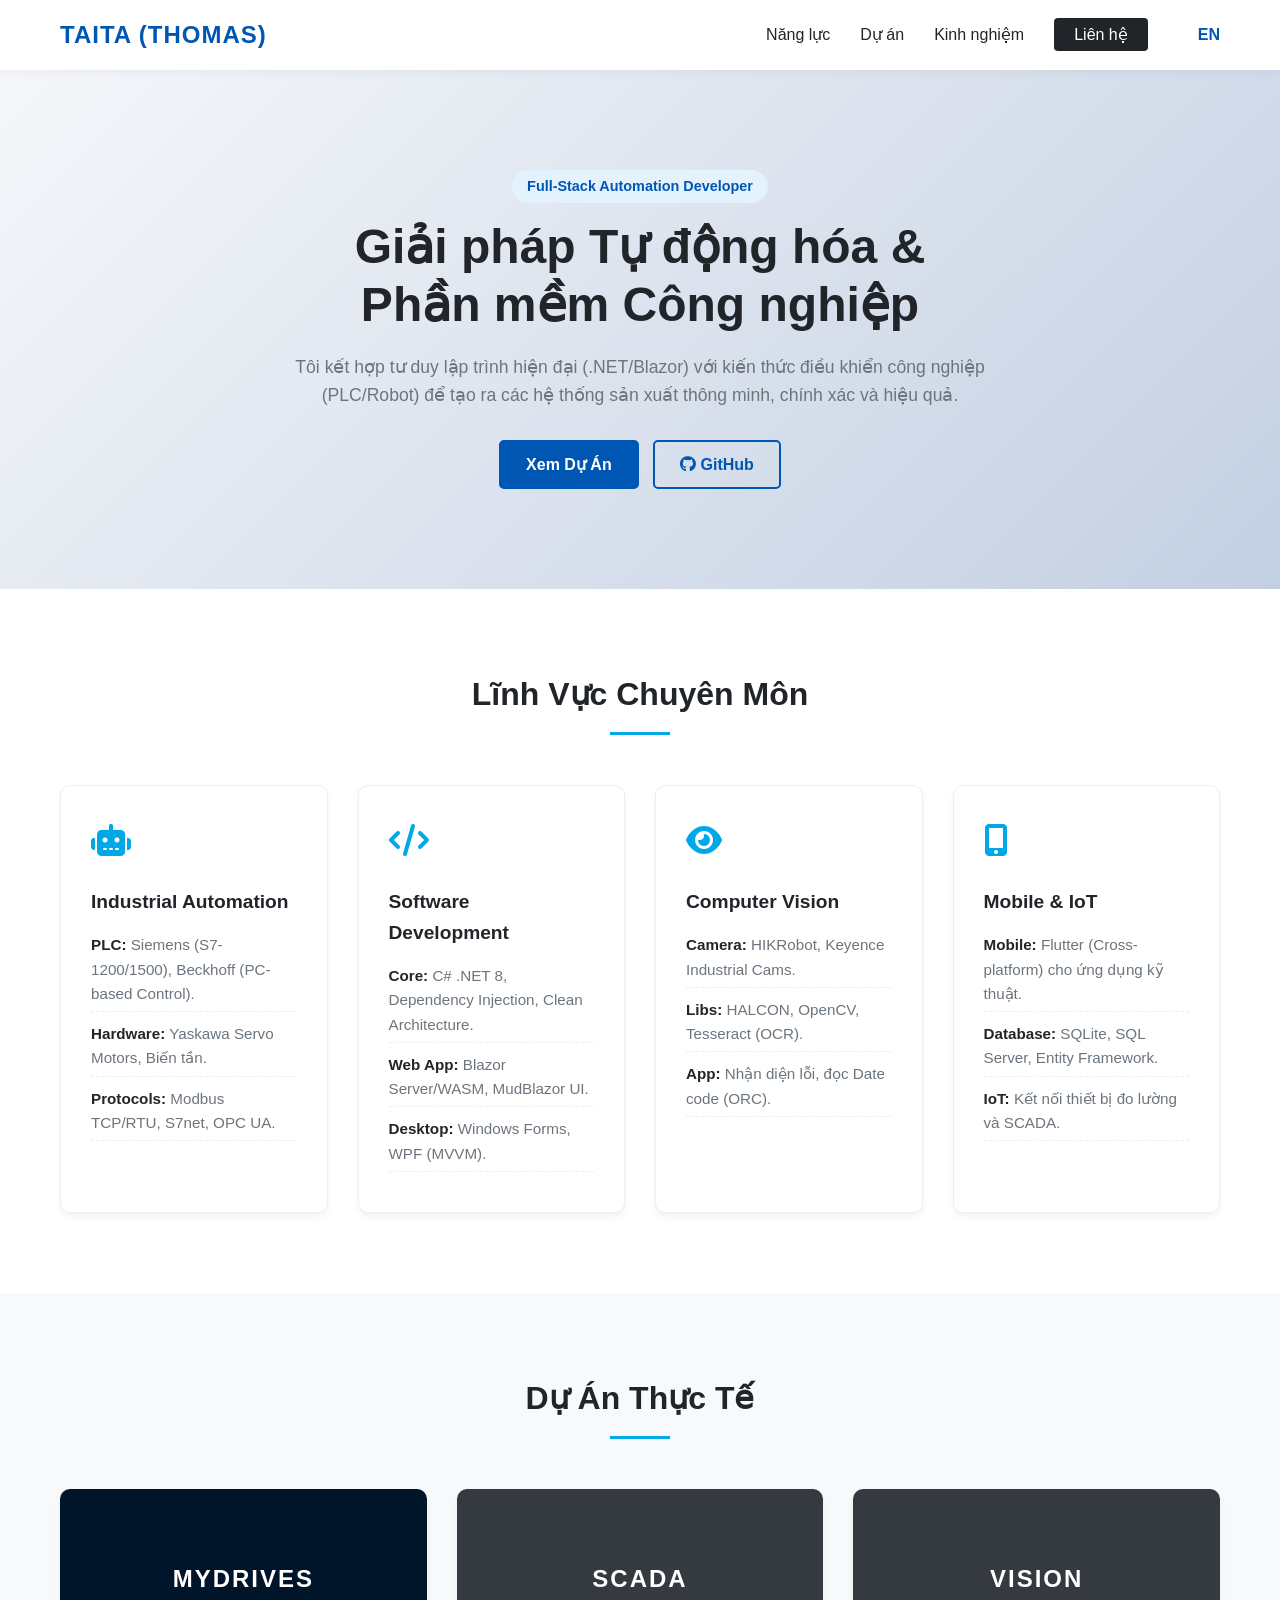
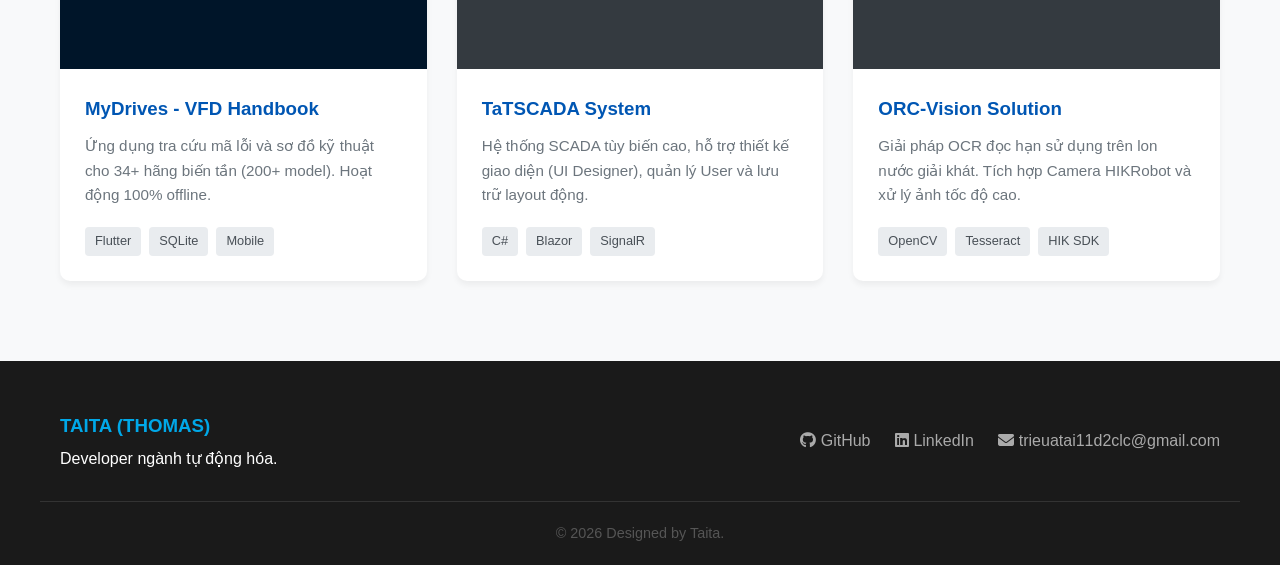
==== commit d64754d5: "Update index.html" ====
--- a/index.html
+++ b/index.html
@@ -51,7 +51,7 @@
                     <h3>Industrial Automation</h3>
                     <ul class="skill-list">
                         <li><strong>PLC:</strong> Siemens (S7-1200/1500), Beckhoff (PC-based Control).</li>
-                        <li><strong>Hardware:</strong> Yaskawa Servo Motors, Biến tần[cite: 1].</li>
+                        <li><strong>Hardware:</strong> Yaskawa Servo Motors, Biến tần.</li>
                         <li><strong>Protocols:</strong> Modbus TCP/RTU, S7net, OPC UA.</li>
                     </ul>
                 </div>
@@ -59,7 +59,7 @@
                     <div class="icon-box"><i class="fas fa-code"></i></div>
                     <h3>Software Development</h3>
                     <ul class="skill-list">
-                        <li><strong>Core:</strong> C# .NET 8, Dependency Injection, Clean Architecture[cite: 1].</li>
+                        <li><strong>Core:</strong> C# .NET 8, Dependency Injection, Clean Architecture.</li>
                         <li><strong>Web App:</strong> Blazor Server/WASM, MudBlazor UI.</li>
                         <li><strong>Desktop:</strong> Windows Forms, WPF (MVVM).</li>
                     </ul>
@@ -68,17 +68,17 @@
                     <div class="icon-box"><i class="fas fa-eye"></i></div>
                     <h3>Computer Vision</h3>
                     <ul class="skill-list">
-                        <li><strong>Camera:</strong> HIKRobot, Keyence Industrial Cams[cite: 1].</li>
+                        <li><strong>Camera:</strong> HIKRobot, Keyence Industrial Cams.</li>
                         <li><strong>Libs:</strong> HALCON, OpenCV, Tesseract (OCR).</li>
-                        <li><strong>App:</strong> Nhận diện lỗi, đọc Date code (ORC)[cite: 1].</li>
+                        <li><strong>App:</strong> Nhận diện lỗi, đọc Date code (ORC).</li>
                     </ul>
                 </div>
                 <div class="skill-card">
                     <div class="icon-box"><i class="fas fa-mobile-alt"></i></div>
                     <h3>Mobile & IoT</h3>
                     <ul class="skill-list">
-                        <li><strong>Mobile:</strong> Flutter (Cross-platform) cho ứng dụng kỹ thuật[cite: 1].</li>
-                        <li><strong>Database:</strong> SQLite, SQL Server, Entity Framework[cite: 1].</li>
+                        <li><strong>Mobile:</strong> Flutter (Cross-platform) cho ứng dụng kỹ thuật.</li>
+                        <li><strong>Database:</strong> SQLite, SQL Server, Entity Framework.</li>
                         <li><strong>IoT:</strong> Kết nối thiết bị đo lường và SCADA.</li>
                     </ul>
                 </div>
@@ -97,8 +97,8 @@
                     <div class="card-body">
                         <h3>MyDrives - VFD Handbook</h3>
                         <p class="desc">
-                            <span class="vi">Ứng dụng tra cứu mã lỗi và sơ đồ kỹ thuật cho 34+ hãng biến tần (200+ model). Hoạt động 100% offline[cite: 1].</span>
-                            <span class="en">Handbook app for error codes and technical diagrams of 34+ VFD brands (200+ models). Works 100% offline[cite: 1].</span>
+                            <span class="vi">Ứng dụng tra cứu mã lỗi và sơ đồ kỹ thuật cho 34+ hãng biến tần (200+ model). Hoạt động 100% offline.</span>
+                            <span class="en">Handbook app for error codes and technical diagrams of 34+ VFD brands (200+ models). Works 100% offline.</span>
                         </p>
                         <div class="tech-stack">
                             <span>Flutter</span><span>SQLite</span><span>Mobile</span>
@@ -111,8 +111,8 @@
                     <div class="card-body">
                         <h3>TaTSCADA System</h3>
                         <p class="desc">
-                            <span class="vi">Hệ thống SCADA tùy biến cao, hỗ trợ thiết kế giao diện (UI Designer), quản lý User và lưu trữ layout động[cite: 1].</span>
-                            <span class="en">Highly customizable SCADA system, supporting UI Designer, User management and dynamic layouts[cite: 1].</span>
+                            <span class="vi">Hệ thống SCADA tùy biến cao, hỗ trợ thiết kế giao diện (UI Designer), quản lý User và lưu trữ layout động.</span>
+                            <span class="en">Highly customizable SCADA system, supporting UI Designer, User management and dynamic layouts.</span>
                         </p>
                         <div class="tech-stack">
                             <span>C#</span><span>Blazor</span><span>SignalR</span>
@@ -125,8 +125,8 @@
                     <div class="card-body">
                         <h3>ORC-Vision Solution</h3>
                         <p class="desc">
-                            <span class="vi">Giải pháp OCR đọc hạn sử dụng trên lon nước giải khát. Tích hợp Camera HIKRobot và xử lý ảnh tốc độ cao[cite: 1].</span>
-                            <span class="en">OCR solution for reading expiration dates on beverage cans. Integrated HIKRobot Camera and high-speed processing[cite: 1].</span>
+                            <span class="vi">Giải pháp OCR đọc hạn sử dụng trên lon nước giải khát. Tích hợp Camera HIKRobot và xử lý ảnh tốc độ cao.</span>
+                            <span class="en">OCR solution for reading expiration dates on beverage cans. Integrated HIKRobot Camera and high-speed processing.</span>
                         </p>
                         <div class="tech-stack">
                             <span>OpenCV</span><span>Tesseract</span><span>HIK SDK</span>
--- a/style.css
+++ b/style.css
@@ -77,4 +77,21 @@
     .nav-links { display: none; } /* Đơn giản hóa cho mobile demo */
     .footer-content { flex-direction: column; text-align: center; gap: 20px; }
     .footer-social a { margin: 0 10px; }
-}+}
+/* Đa ngôn ngữ */
+.en {
+    display: none;
+}
+
+.lang-en .en {
+    display: inline;
+}
+
+.lang-en .vi {
+    display: none;
+}
+
+/* Đảm bảo các đoạn mô tả dài vẫn giữ đúng định dạng block */
+p span.vi, p span.en {
+    display: block;
+}
